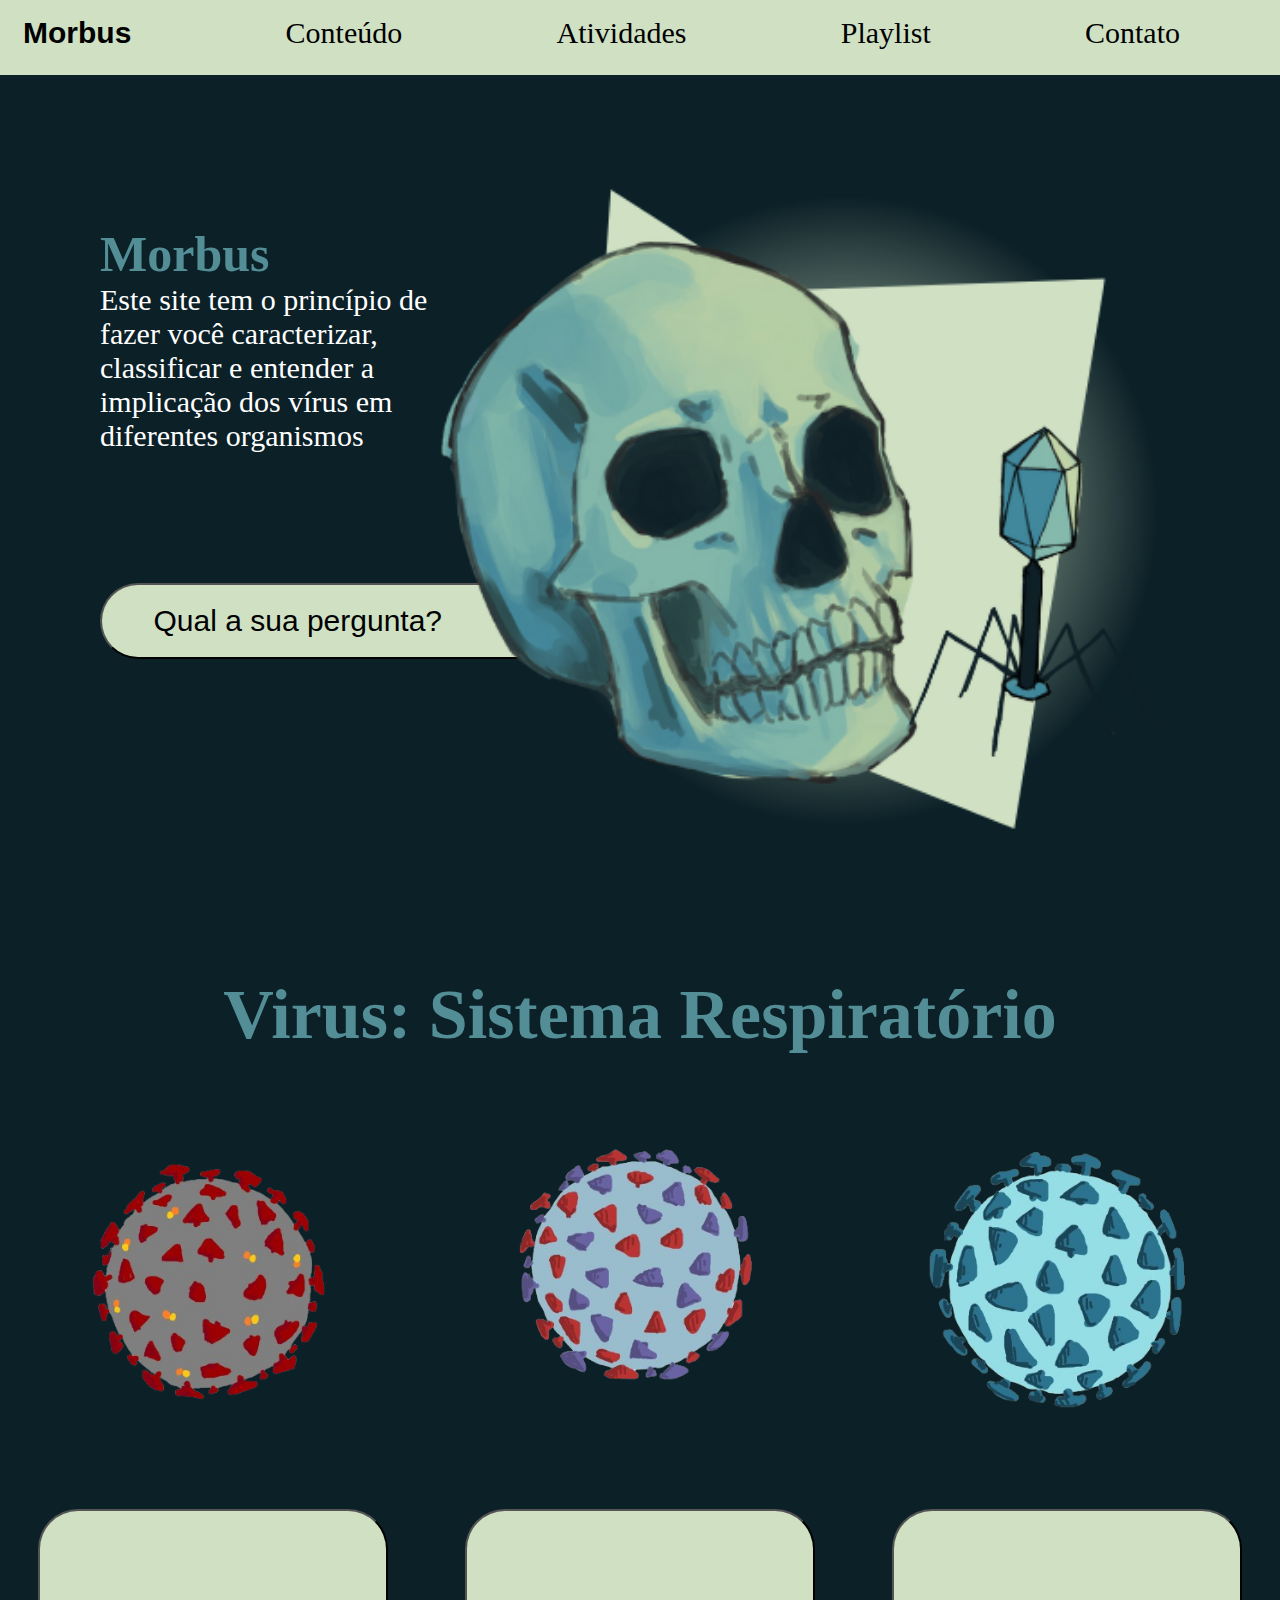
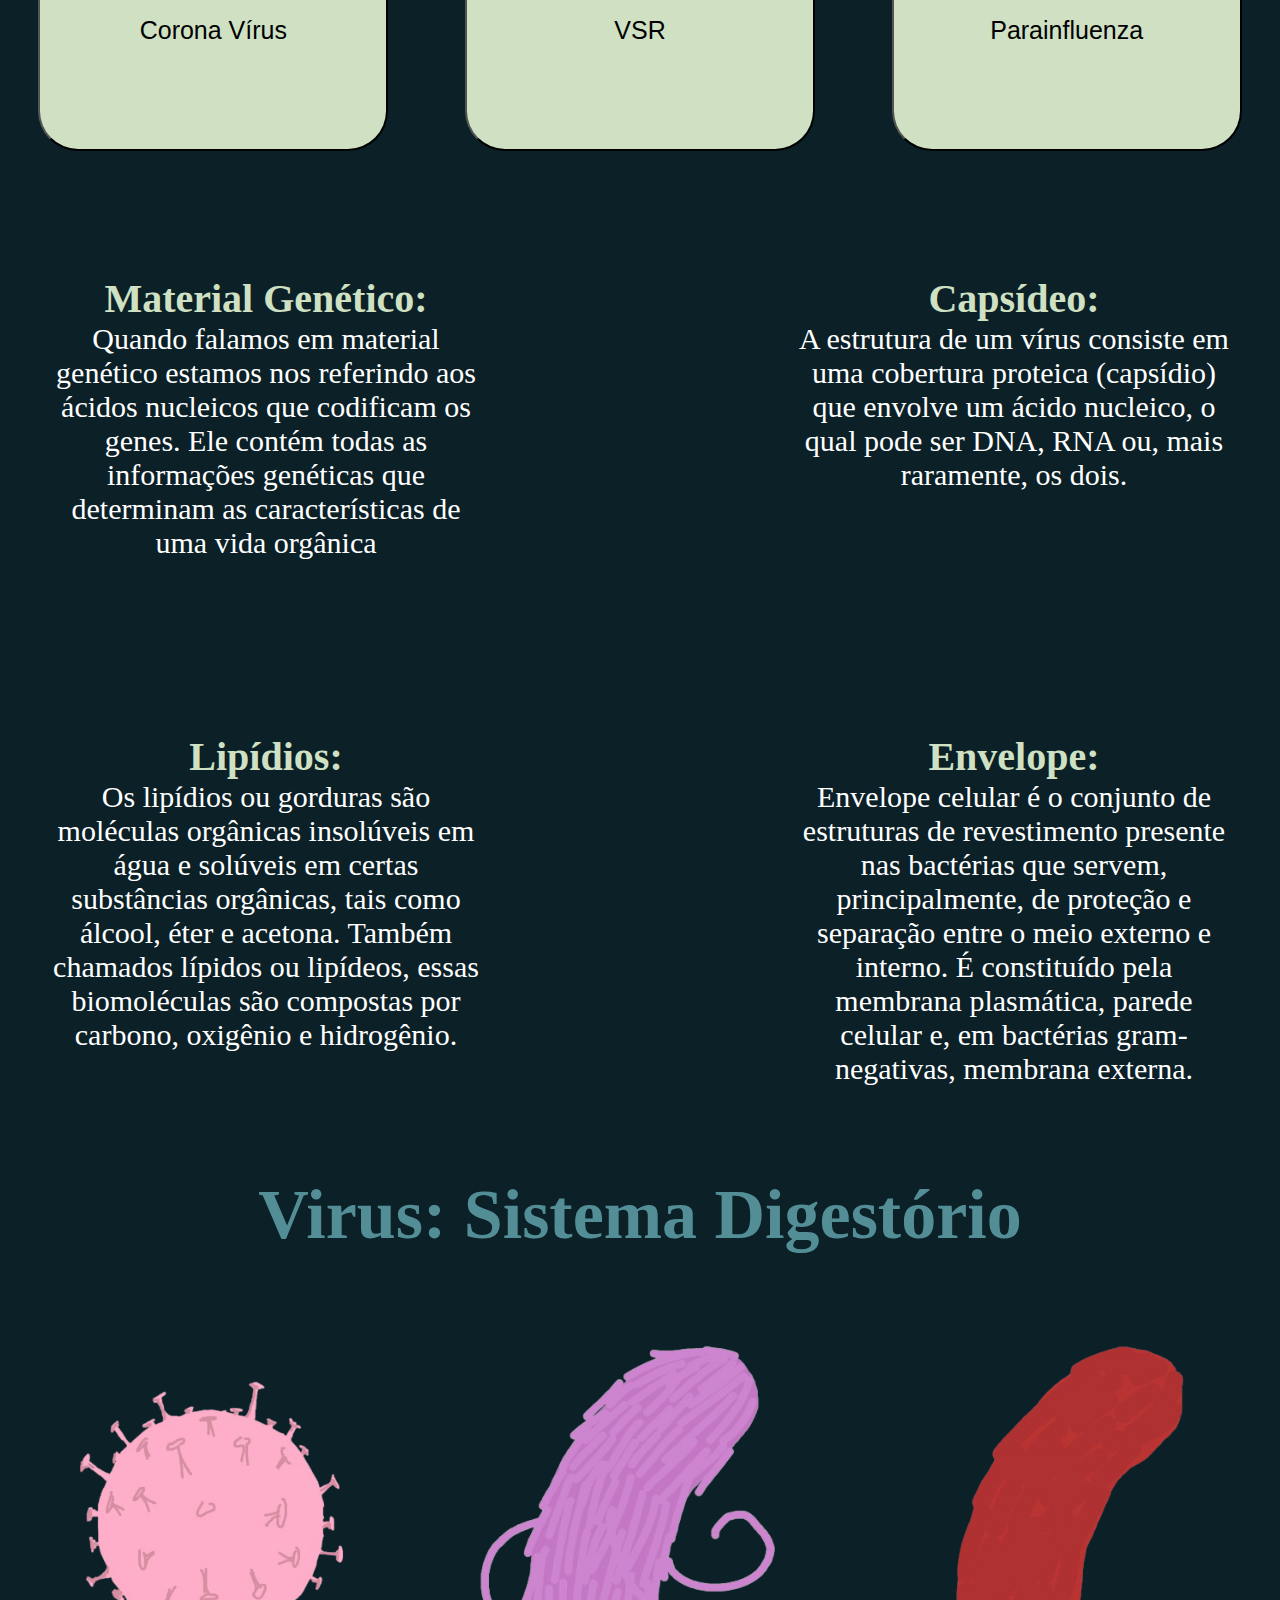
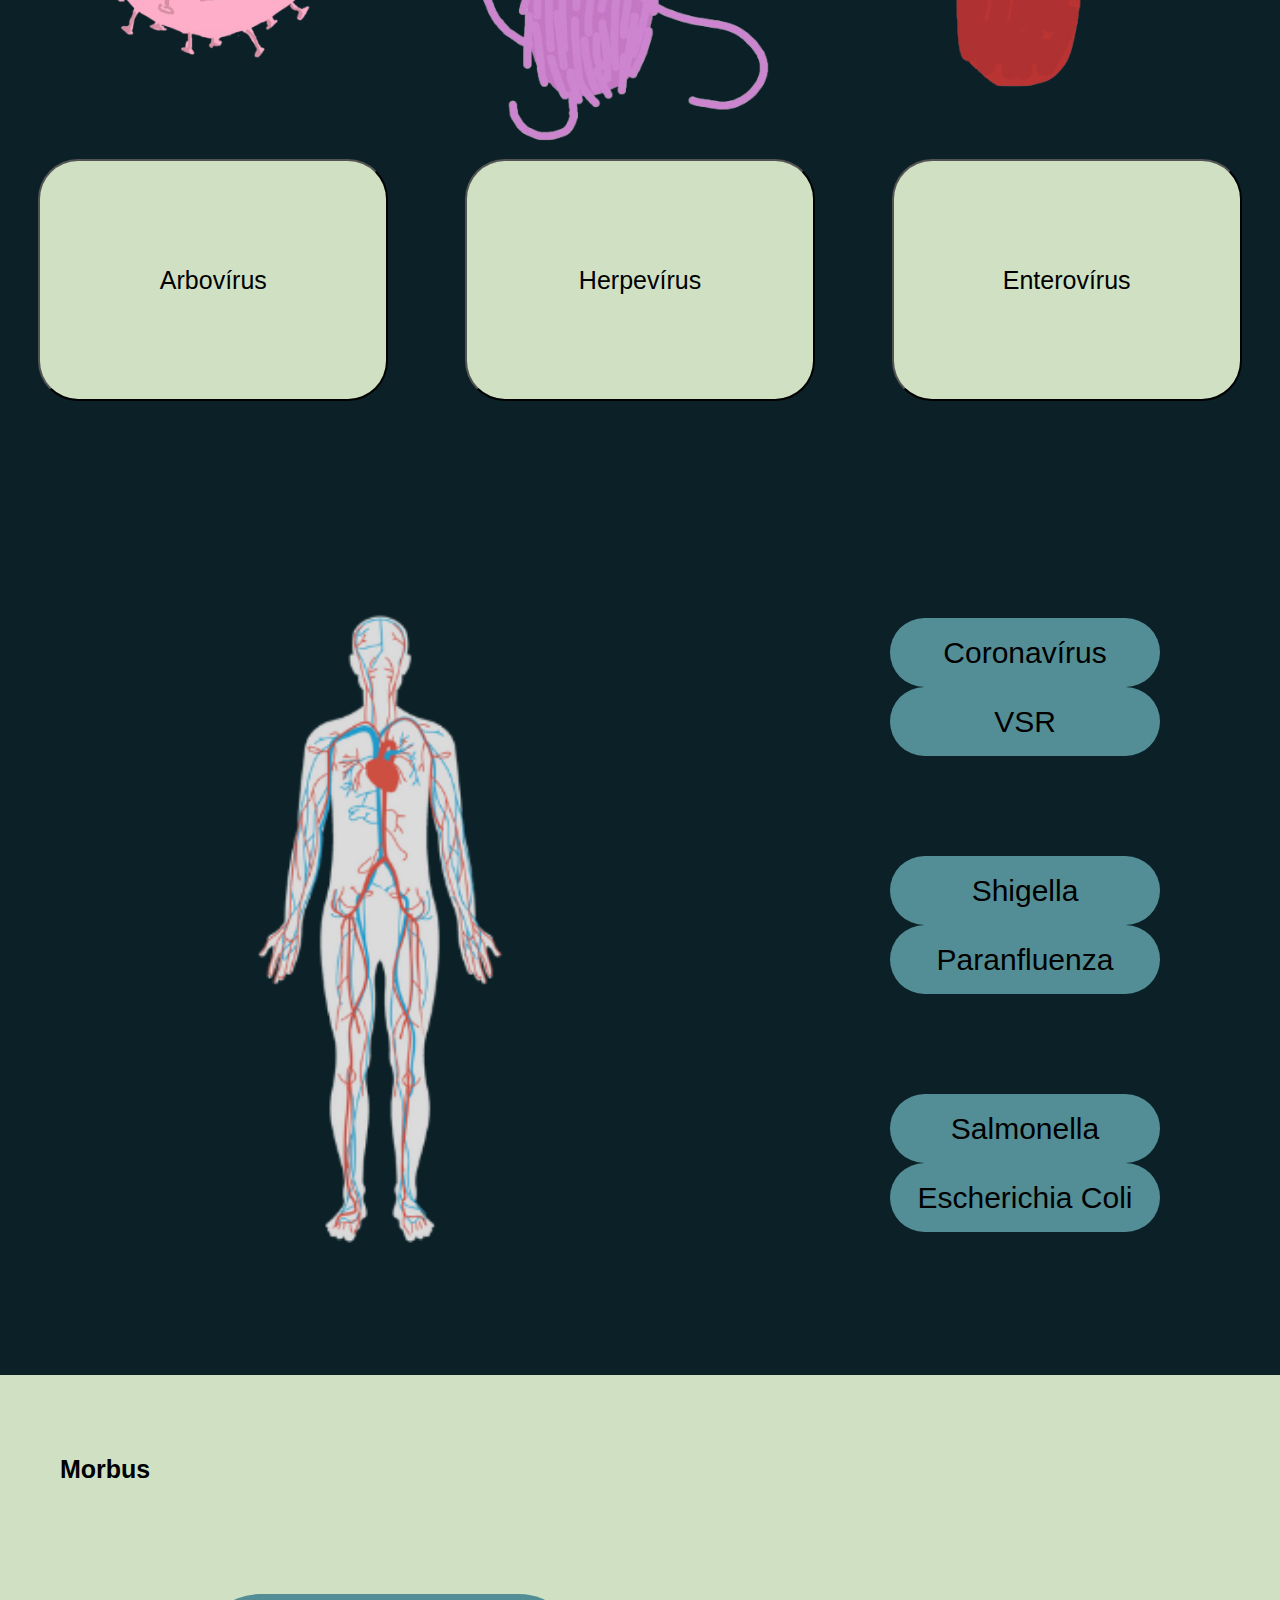
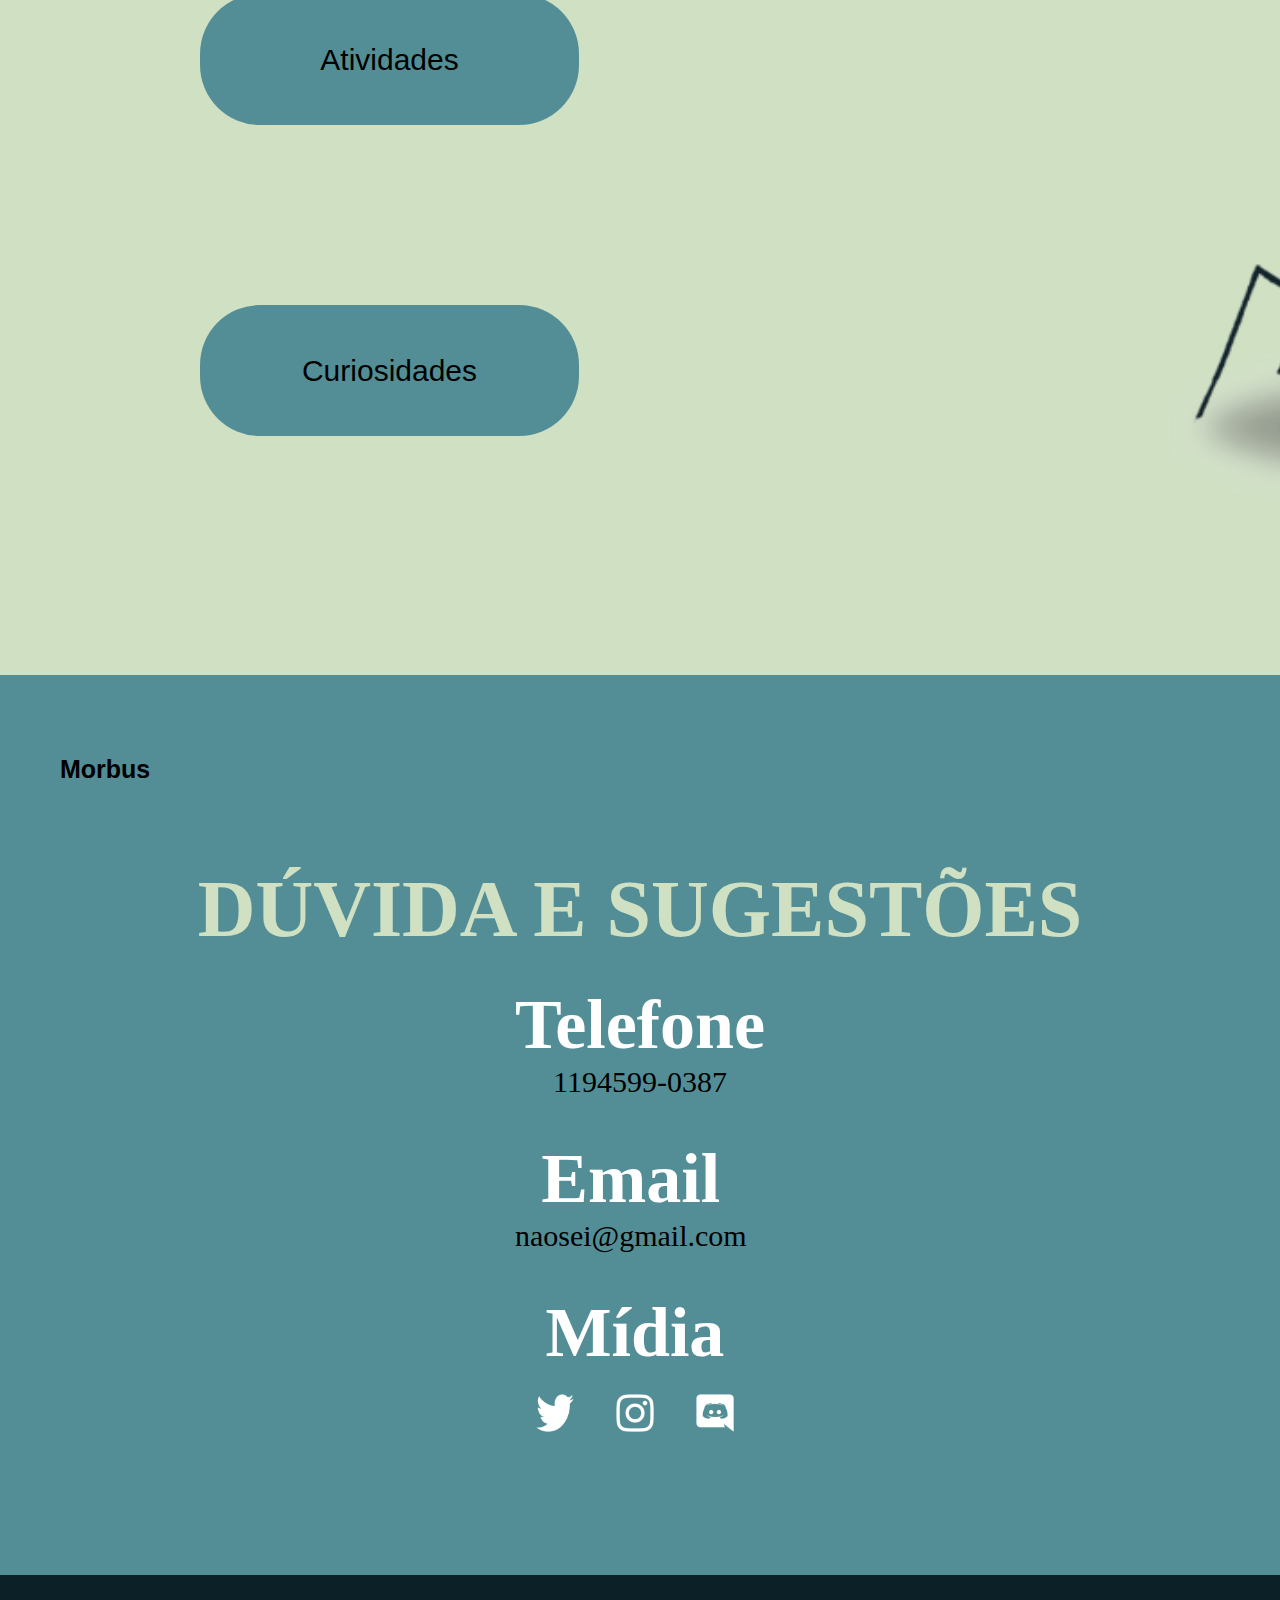
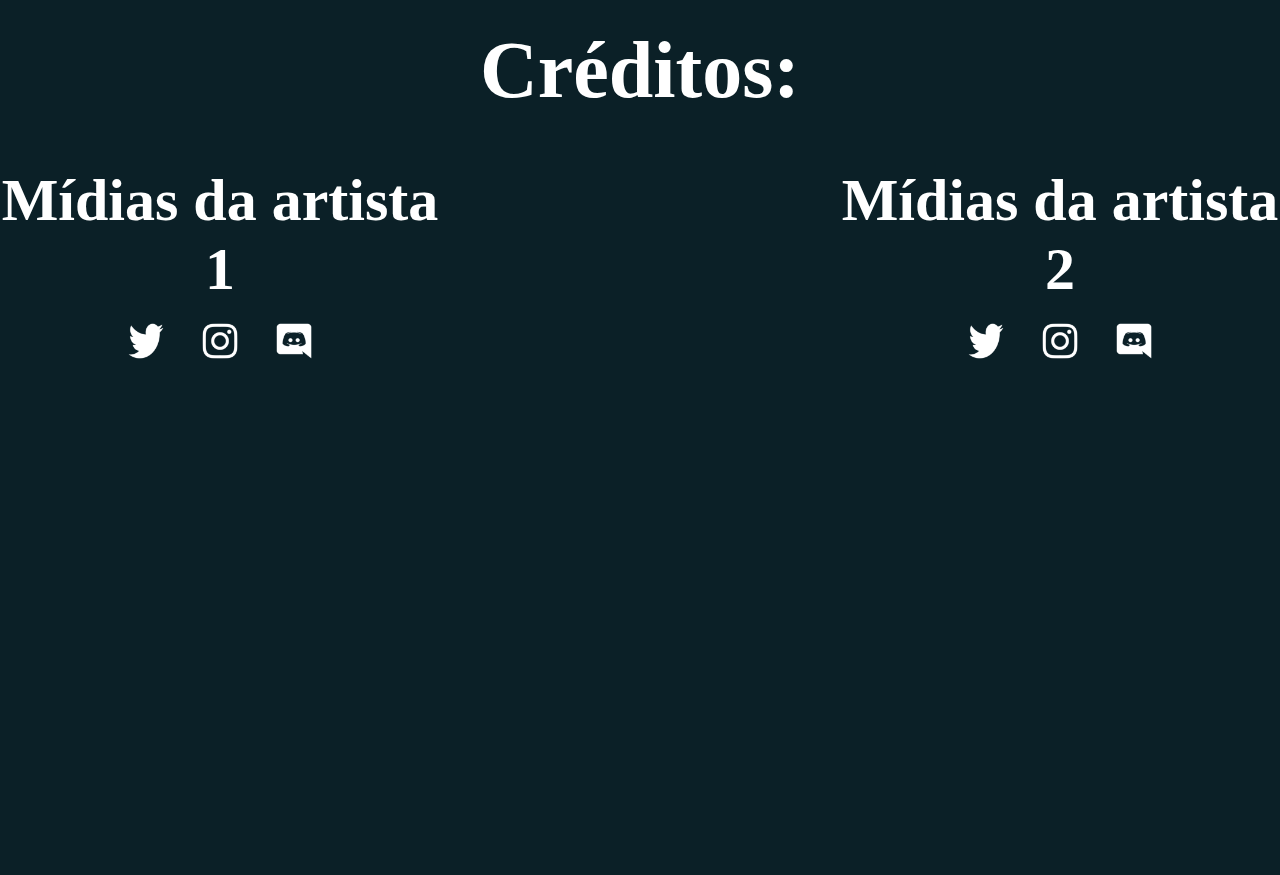
==== principal/index.html @ 132a17b3 "juncao da pagina de do quiz" ====
<!DOCTYPE html>
<html lang="en">

<head>
  <meta charset="UTF-8" />
  <meta name="viewport" content="width=device-width, initial-scale=1.0" />
  <link rel="stylesheet" href="style.css" />
  <title>Morbus</title>
</head>

<body>
  <header>
    <nav class="nav-cabecalho">
      <div class="morbus"><a href="#">Morbus</a></div>
      <div class="conteudo"><a href="#">Conteúdo</a></div>
      <div class="atividades"><a href="#">Atividades</a></div>
      <div class="playlist"><a href="#">Playlist</a></div>
      <div class="contato"><a href="#">Contato</a></div>
    </nav>
  </header>
  <main>
    <section class="p1">
      <div class="geral">
        <div class="titulo-texto">
          <h1 class="titulo-morbus">Morbus</h1>
          <p>
            Este site tem o princípio de fazer você caracterizar, classificar
            e entender a implicação dos vírus em diferentes organismos
          </p>
        </div>
        <button class="botao-pergunta">
          <form action="pergunta usuario">
            <input type="text" placeholder="Qual a sua pergunta?" id="pergunta-usuario" />
          </form>
        </button>
        <img src="./imagens/caveirinha-certa.png" alt="caveira" />
      </div>

    </section>
    <section class="p2">
      <h1 class="respiratorio">Virus: Sistema Respiratório</h1>
      <div class="geral-2">
        <div class="corona">
          <img src="./imagens/covid.png" alt="" />
          <button class="botao-corona">
            <a href="#">Corona Vírus</a>
          </button>
        </div>
        <div class="vsr">
          <img src="./imagens/vsr.png" alt="" />
          <button class="botao-vsr">
            <a href="#">VSR</a>
          </button>
        </div>
        <div class="influenza">
          <img src="./imagens/parainfluenza.png" alt="" />
          <button class="botao-influenza">
            <a href="#">Parainfluenza</a>
          </button>
        </div>
      </div>
    </section>
    <section class="p3">
      <div class="geral-3">
        <div class="textos-cima">
          <div class="material">
            <h2>Material Genético:</h2>
            <p>
              Quando falamos em material genético estamos nos referindo aos
              ácidos nucleicos que codificam os genes. Ele contém todas as
              informações genéticas que determinam as características de uma
              vida orgânica
            </p>
          </div>
          <div class="capsideo">
            <h2>Capsídeo:</h2>
            <p>
              A estrutura de um vírus consiste em uma cobertura proteica
              (capsídio) que envolve um ácido nucleico, o qual pode ser DNA,
              RNA ou, mais raramente, os dois.
            </p>
          </div>
        </div>
        <img src="" alt="" />
        <div class="textos-baixo">
          <div class="lipidio">
            <h2>Lipídios:</h2>
            <p>
              Os lipídios ou gorduras são moléculas orgânicas insolúveis em
              água e solúveis em certas substâncias orgânicas, tais como
              álcool, éter e acetona. Também chamados lípidos ou lipídeos,
              essas biomoléculas são compostas por carbono, oxigênio e
              hidrogênio.
            </p>
          </div>
          <div class="envelope">
            <h2>Envelope:</h2>
            <p>
              Envelope celular é o conjunto de estruturas de revestimento
              presente nas bactérias que servem, principalmente, de proteção e
              separação entre o meio externo e interno. É constituído pela
              membrana plasmática, parede celular e, em bactérias
              gram-negativas, membrana externa.
            </p>
          </div>
        </div>
      </div>
    </section>
    <section class="p4">
      <h1 class="digestorio">Virus: Sistema Digestório</h1>
      <div class="geral-4">
        <div class="arbovirus">
          <img src="./imagens/herpe.png" alt="" />
          <button class="botao-arbovirus">
            <a href="#">Arbovírus</a>
          </button>
        </div>
        <div class="herpevirus">
          <img src="./imagens/arbo.png" alt="" />
          <button class="botao-herpevirus">
            <a href="#">Herpevírus</a>
          </button>
        </div>
        <div class="enterovirus">
          <img src="./imagens/entero.png" alt="" />
          <button class="botao-enterovirus">
            <a href="#">Enterovírus</a>
          </button>
        </div>
      </div>
    </section>
    <section class="p5">
      <img src="./imagens/corpo.png" alt="" />
      <div class="geral-5">
        
        <div class="cv">
          <button>Coronavírus</button>
          <button>VSR</button>
        </div>
        <div class="sp">
          <button>Shigella</button>
          <button>Paranfluenza</button>
        </div>
        <div class="se">
          <button>Salmonella</button>
          <button>Escherichia Coli</button>
        </div>

      </div>
    </section>
    <section class="p6">
      <div class="geral-6">
        <div class="morbus-p6"><a href="#">Morbus</a></div>
        <div class="botao-atividade">
          <button>Atividades</button>
        </div>
        <div class="botao-curiosidade">
          <a href="./quiz/quiz.html"><button>Curiosidades</button></a>
        </div>
      </div>
      <div class="perninha"><img src="./imagens/perninha.png" alt="" /></div>
    </section>
    <section class="p7">
      <div class="geral-7">
        <div class="morbus-p7"> <a href="#">Morbus</a> </div>
        <h2>Dúvida e sugestões</h2>
        <div class="centro">
          <div class="telefone">
            <h3>Telefone</h3>
            <p>1194599-0387</p>
          </div>
          <div>
            <h3 class="email"> Email</h3>
            <p>naosei@gmail.com</p>
          </div>
          <div class="midias">
            <h3 class="">
              Mídia
            </h3>
            <div class="imgs">
              <a href=""><img src="./imagens/tt.png" alt=""></a>
              <a href=""><img src="./imagens/insta.png" alt=""></a>
              <a href=""><img src="./imagens/disc.png" alt=""></a>
            </div>
          </div>
        </div>
      </div>
    </section>
    <section class="p8">
      <h1>Créditos:</h1>
      <div class="geral-8">
        <div class="artista-1">
          <h2>Mídias da artista 1</h2>
          <div class="midiascredito">
            <a href=""><img src="./imagens/tt.png" alt=""></a>
            <a href=""><img src="./imagens/insta.png" alt=""></a>
            <a href=""><img src="./imagens/disc.png" alt=""></a>
          </div>
        </div>
        <div class="artista-2">
          <h2>Mídias da artista 2</h2>
          <div class="midiascredito">
            <a href=""><img src="./imagens/tt.png" alt=""></a>
            <a href=""><img src="./imagens/insta.png" alt=""></a>
            <a href=""><img src="imagens/disc.png" alt=""></a>
          </div>
        </div>
      </div>
    </section>
  </main>
</body>

</html>
---- principal/style.css ----
*{
    padding: 0;
    margin: 0;
    box-sizing: border-box;
}

header{
    background-color:#CFE0C3;    
    height: 75px;
}

main{
    background-color: #0B2027;
}

a{
    text-decoration: none;
    color: black;
    font-size: 25px;
}

.nav-cabecalho{
    display: flex;
    justify-content: space-between;
    width: 100%;
    gap: 30px 100px;
    padding: 16px 100px 16px 23px;
}

.nav-cabecalho a{
    font-size: 30px;
}

.morbus{
    font-family: 'Gill Sans', 'Gill Sans MT', Calibri, 'Trebuchet MS', sans-serif;
    font-weight: 800;
}

.titulo-texto{
    padding: 150px 0px 40px 100px;
}


.p1{
    display: flex;
    height: 100svh;
    
}

.geral img{
    display: flex;
    width: 900px;
    height: 900px;
    position: absolute;
    right: 90px;
    top: 150px;
}

.titulo-morbus{
    font-size: 50px;
    color: #538E96;
}

.p1 p{
    color: #fff;
    width: 360px;
    height: 210px;
    font-size: 30px;
}


.botao-pergunta{
    background-color: #CFE0C3;
    border-radius: 40px;
    width: 507px;
    height: 76px;
    margin-left: 100px;
    margin-top: 50px;
}

.botao-pergunta input{
    background-color: #CFE0C3;
    width: 400px;
    height:60px ;
    font-size:30px ;
    border: none;
}

#pergunta-usuario::placeholder{
    font-size: 30px;
    color: black;
}


.p2,
.p3,
.p4{
    height: 100svh;
}

.respiratorio,
.digestorio{
    color: #538E96;
    text-align: center;
    font-size: 70px;
}

.geral-2{
    display: flex;
    justify-content: center;
    align-items: center;
    text-align: center;
}

.geral-2 img,
.geral-4 img{
    margin-left: -10px;
    height: 450px;
    width: 400px;
}


.geral-2 button{
    background-color: #CFE0C3;
    width: 350px;
    height: 242px;
    border-radius: 40px;
}

.geral-3 h2{
    color: #CFE0C3;
    font-size: 40px;
    text-align: center;
}

.geral-3 p{
    color: #fff;
    font-size: 30px;
    text-align: center;
}

.textos-cima,
.textos-baixo{
    display: flex;
    justify-content: space-between;
    margin: 0px 50px;
}

.material,
.capsideo,
.lipidio,
.envelope{
    width: 432px;
    height: 440px;
}

.geral-4{
    display: flex;
    justify-content: center;
    align-items: center;
    text-align: center;
}

.geral-4 button{
    background-color: #CFE0C3;
    width: 350px;
    height: 242px;
    border-radius: 40px;
}

.p4 > h1 {
    margin-bottom: 50px;
}


.p5 {
    display: flex;
    justify-content: flex-end;
    padding-right: 70px;
    align-items: center;
    height: 100svh;
}

.p5 img{
    display: flex;
    justify-content: flex-start;
    height: 950px;
    width: fit-content;

}

.p5 button{
    background-color: #538E96;
    color: black;
    border: none;
    border-radius: 60px;
    width: 270px;
    height: 69px;
    font-size: 30px;

}

.cv,
.sp,
.se{
    padding: 50px 40px;
}

.cv button,
.sp button,
.se button {
    margin-right: 10px;
}

.p6{
    background-color: #CFE0C3;
    height: 100svh;
    display: flex;
}

.p6 button{
    background-color: #538E96;
    color: black;
    border: none;
    border-radius: 60px;
    width: 379px;
    height: 131px;
    font-size: 30px;  
}

.botao-atividade,
.botao-curiosidade{
    flex-direction: column;
    margin: 30px 350px 180px 200px;
    justify-content: center;
    align-items: center;
}


.perninha{
    display: flex;
}

.morbus-p6{
    padding:  80px 60px;
    font-family: 'Gill Sans', 'Gill Sans MT', Calibri, 'Trebuchet MS', sans-serif;
    font-weight: 800;
}

.p7{
    background-color: #538E96;
    height: 100svh;
}

.morbus-p7{
    padding:  80px 60px;
    font-family: 'Gill Sans', 'Gill Sans MT', Calibri, 'Trebuchet MS', sans-serif;
    font-weight: 800;
}

.geral-7 h2{
    color: #CFE0C3;
    font-size: 80px;
    display: flex;
    justify-content: center;
}

.geral-7 h3{
    display: flex;
    justify-content: center;
    color: #fff;
    font-size: 70px;
}

.geral-7 p{
    display: flex;
    justify-content: center;
    text-align: right;
    font-size: 50px;
}

.geral-7 img{
    display: flex;
    justify-content: center;
}

.p8{
    color: #fff;
    height: 100svh;
}

.p8 h1{
    display: flex;
    justify-content: center;
    font-size: 80px;
    padding-top: 50px;
}

.geral-8{
    display: flex;
    justify-content: center;
    text-align: center;
    font-size: 40px;
    gap: 400px;
    margin-top: 50px;
}

.artista-1 a,
.artista-2 a{
    display: flex;
    justify-content: center;
    align-items: center;
}

.geral-8 img{
    height: 74px;
    width: 74px;
}

.telefone {
    margin-top: 20px;
}


.geral-7 h2 {
    text-transform: uppercase;
}

.geral-7 .centro {
    padding-top: 10px;
    margin-inline: auto;
}

.centro {
    display: flex;
    flex-direction: column;
    justify-content:left;
    align-items:flex-start;
    width: fit-content;
    gap: 40px;
}

.centro h3 {
    font-size: 70px;
}

.centro p{
    font-size: 30px;
}

.midias {
    display: flex;
    flex-direction: column;
}
.midias a img {
    width: 80px;
    height: 80px;
}

.imgs {
    cursor: pointer;
    display: flex;
}

.midiascredito {
    display: flex;
    width: fit-content;
    margin-inline: auto;
}
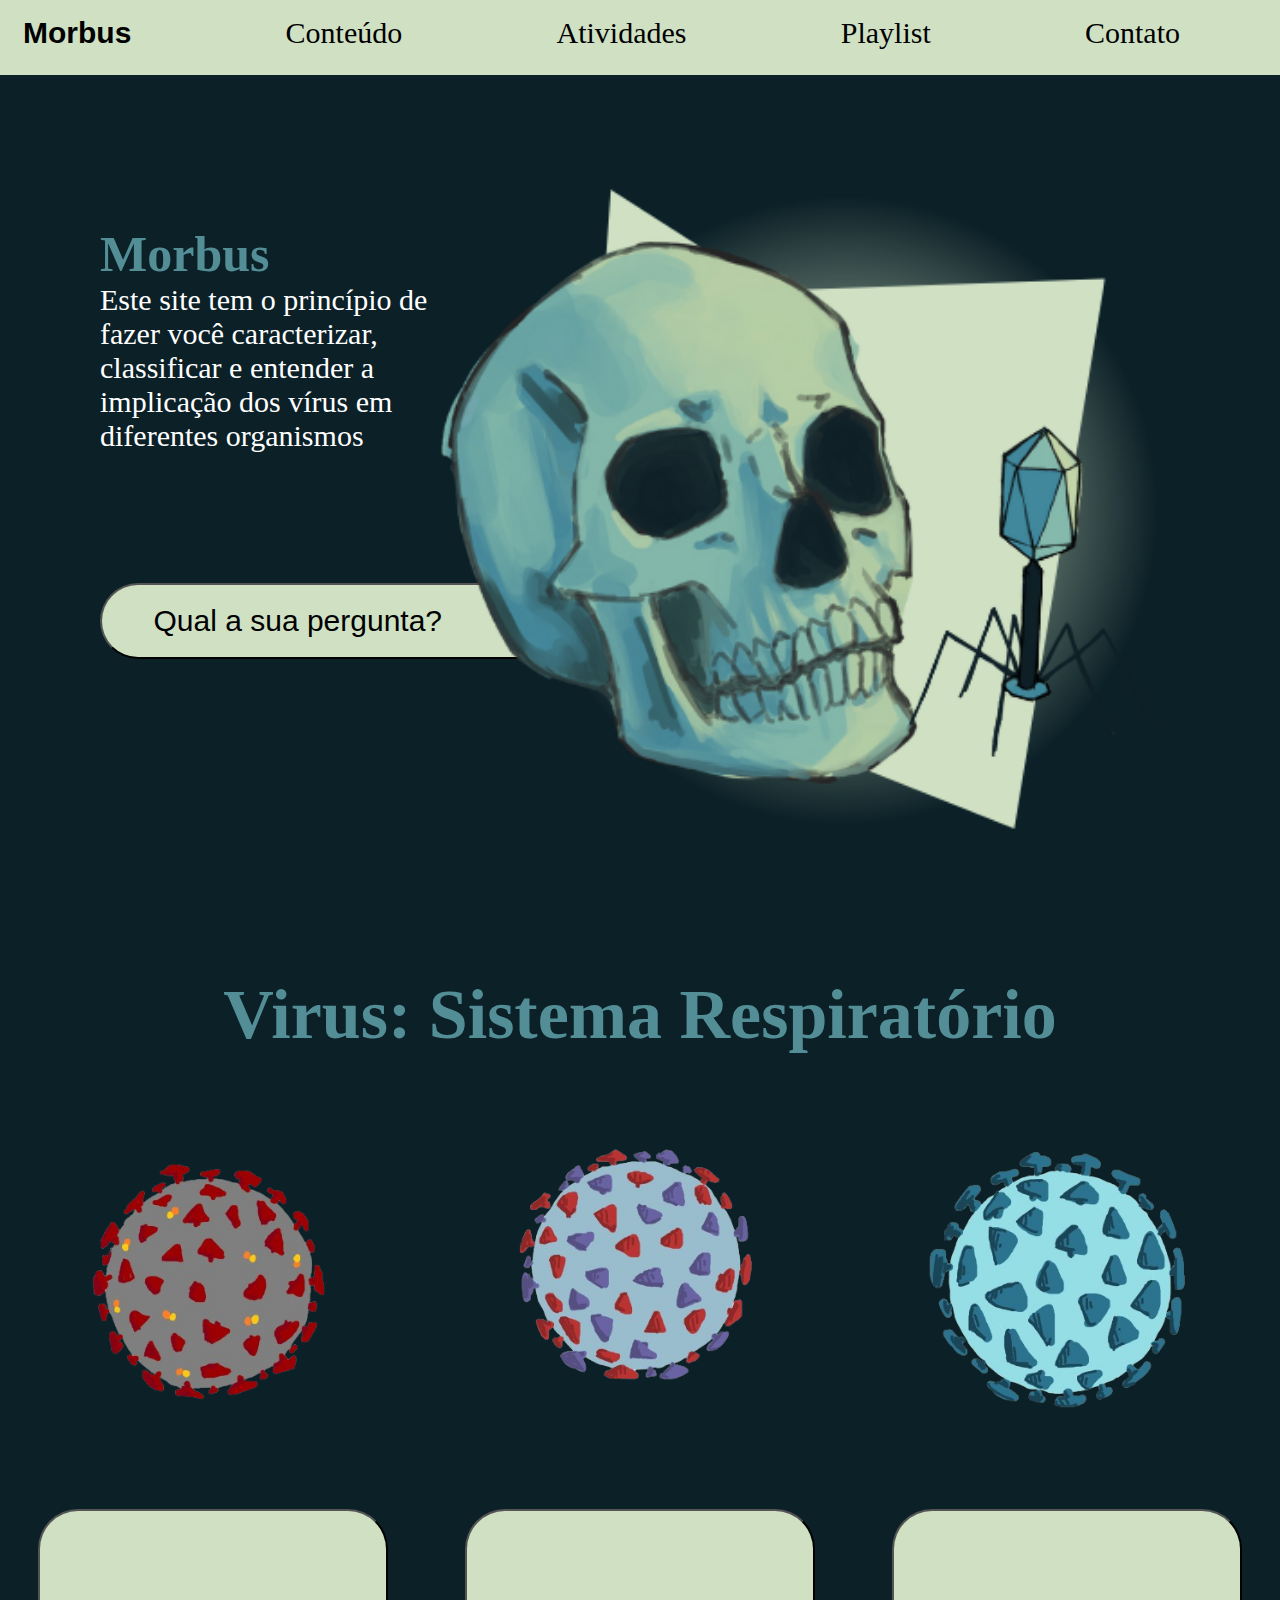
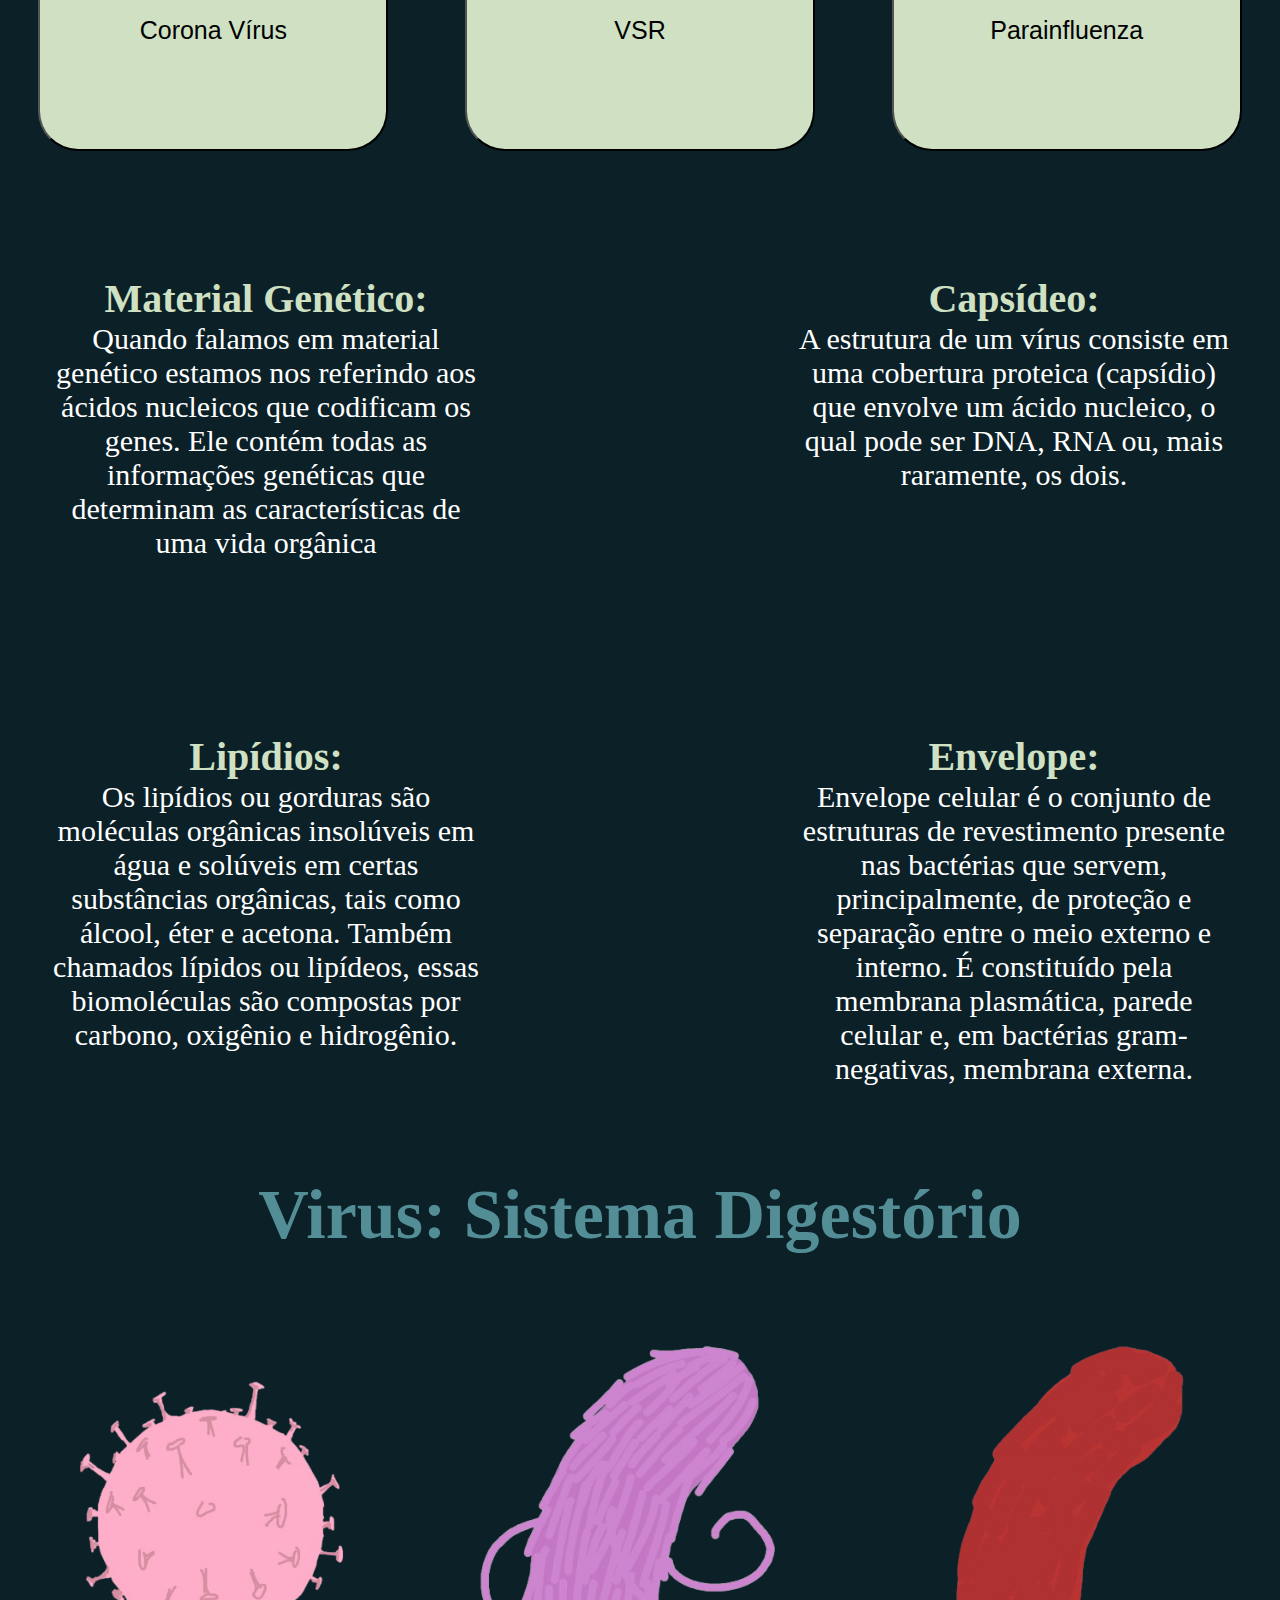
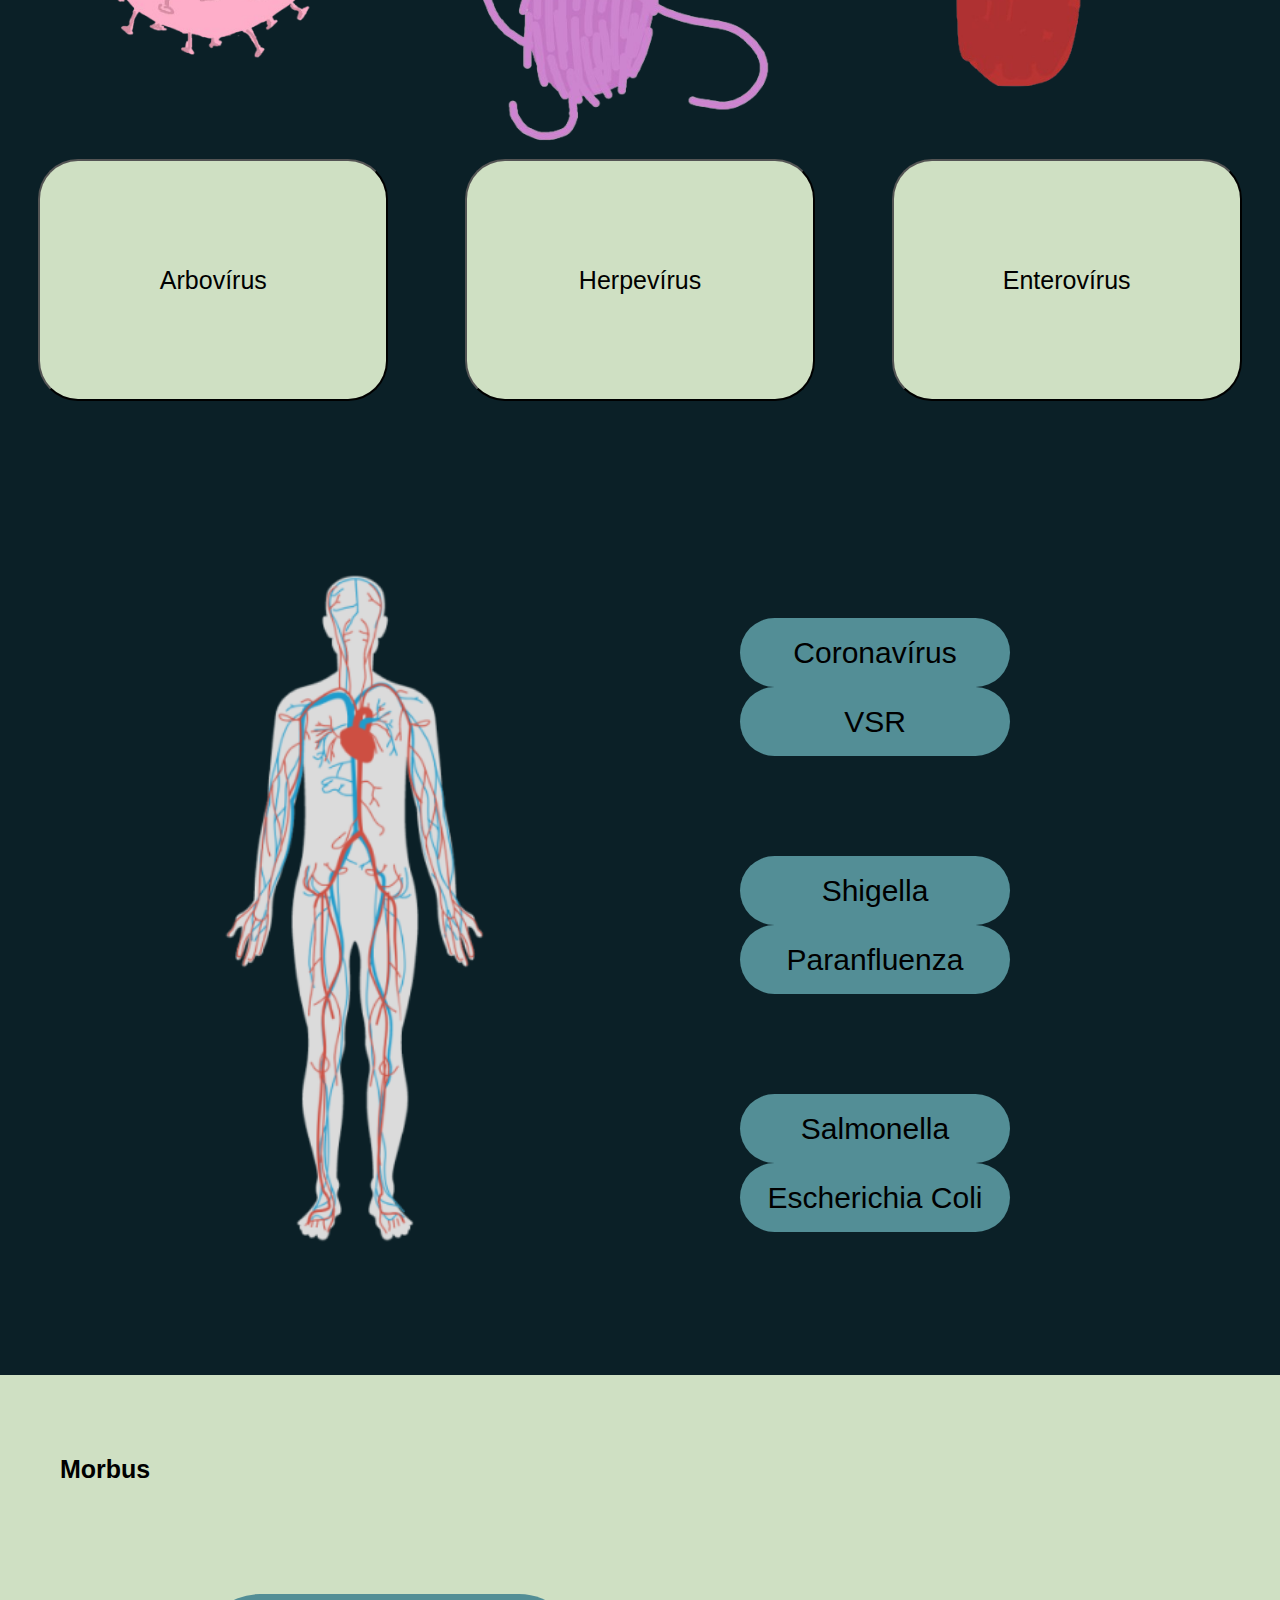
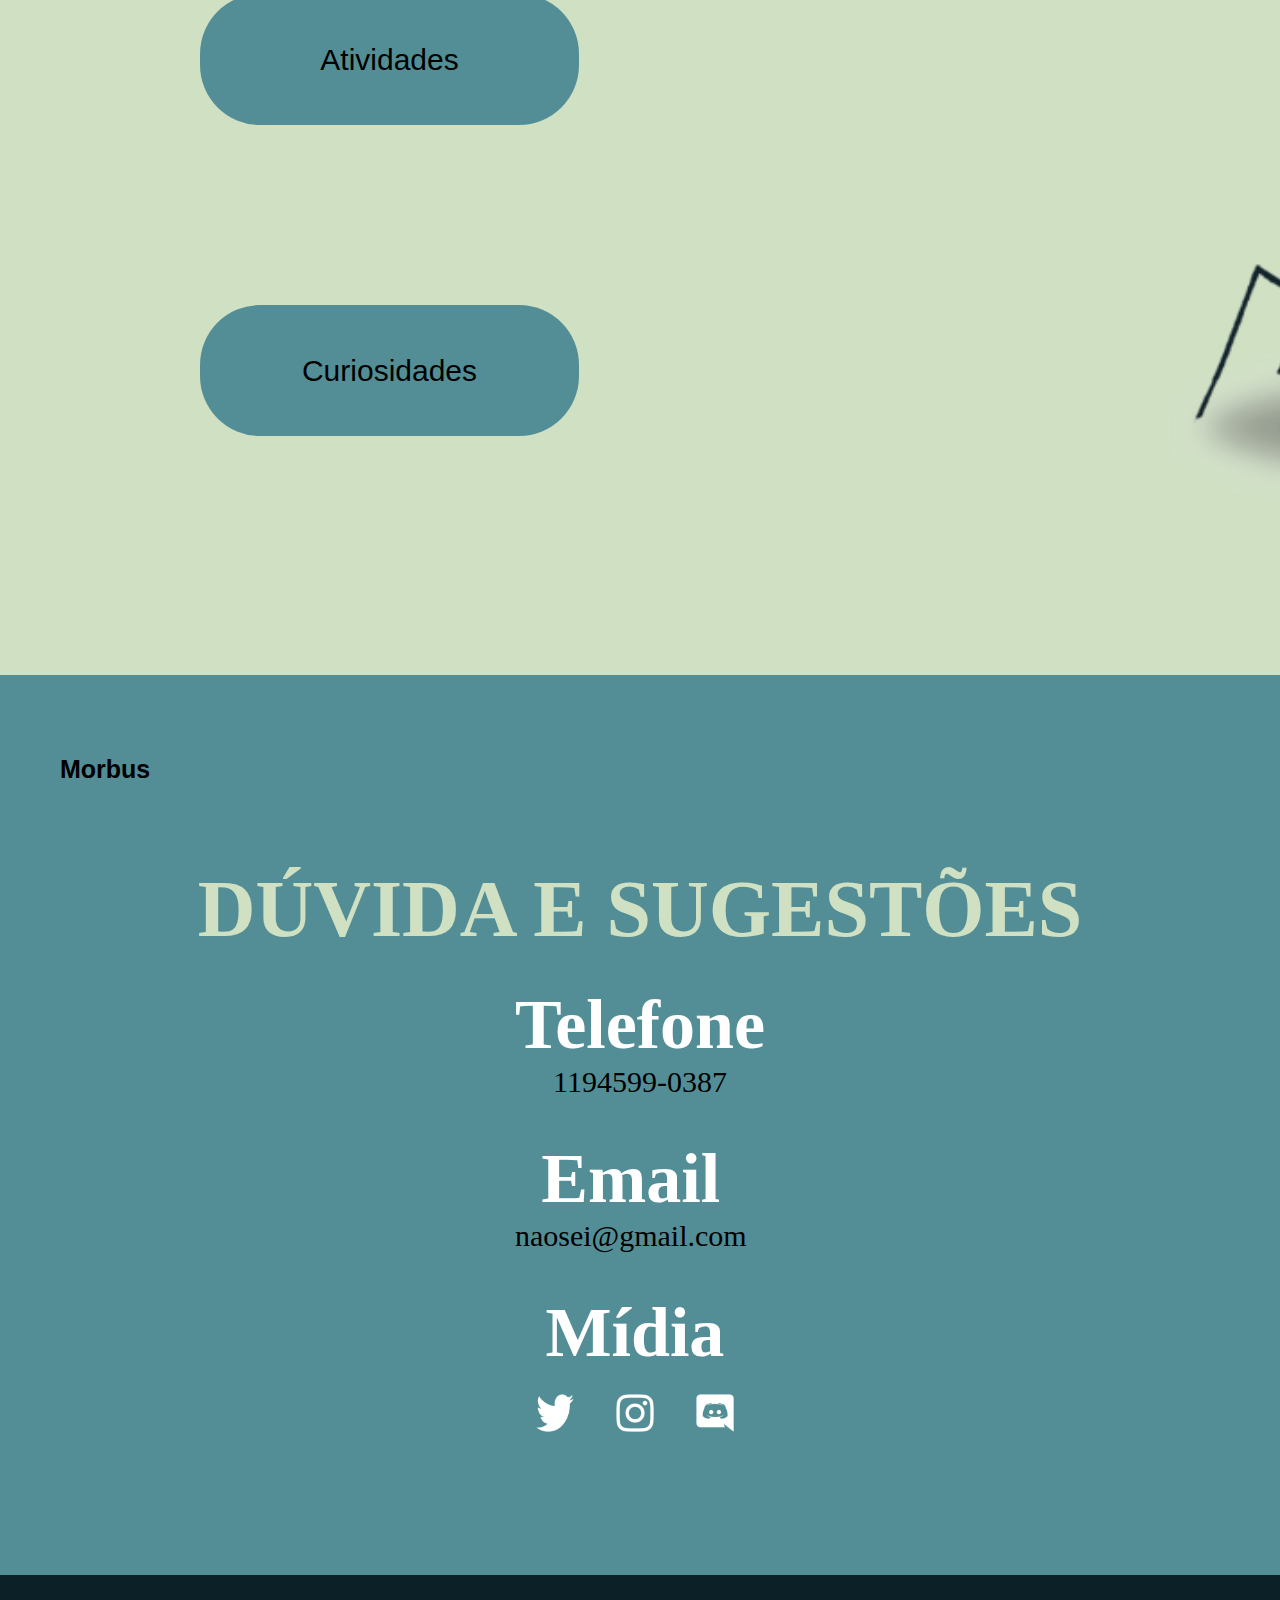
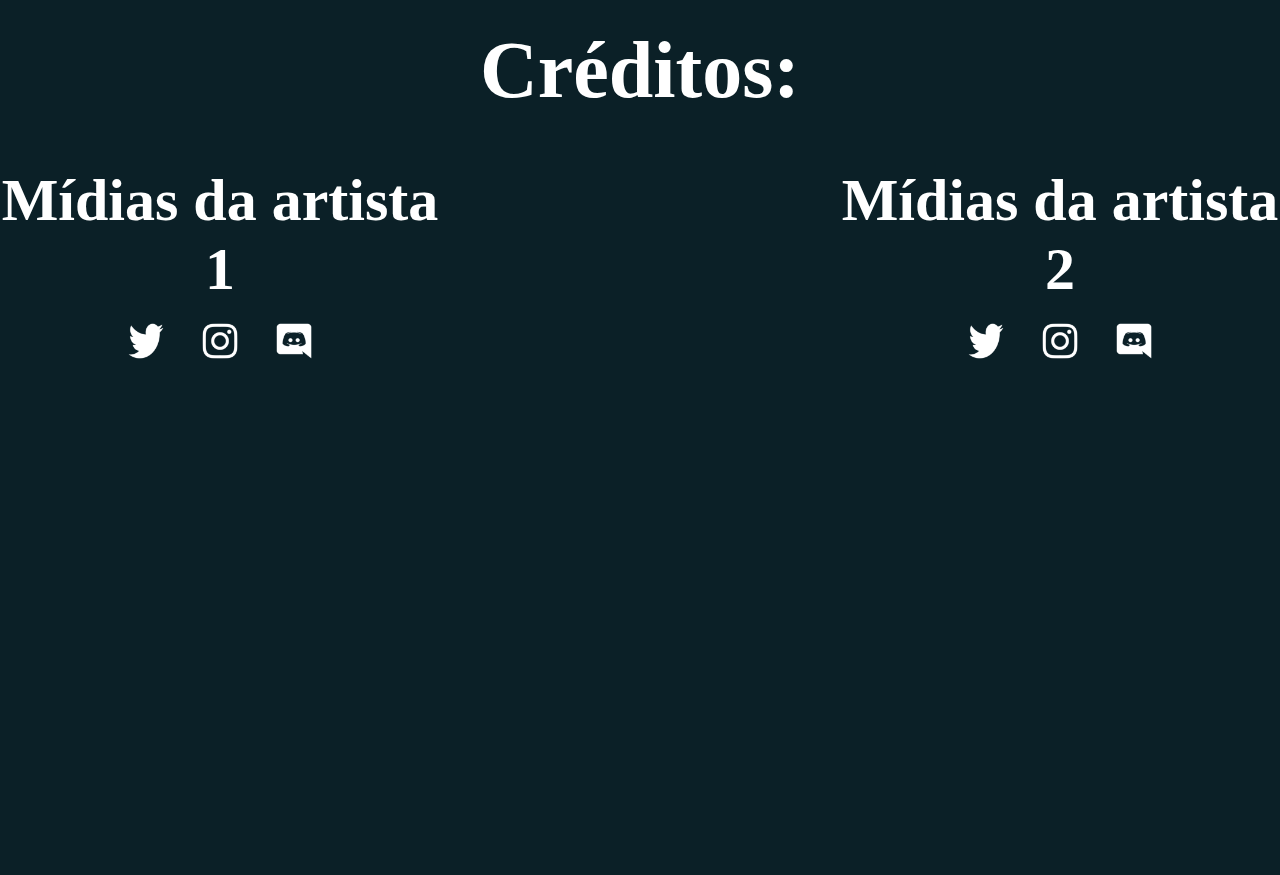
==== commit b8ac436d: "imagem ajustada. pagina principal so falta os links" ====
--- a/principal/index.html
+++ b/principal/index.html
@@ -13,7 +13,7 @@
     <nav class="nav-cabecalho">
       <div class="morbus"><a href="#">Morbus</a></div>
       <div class="conteudo"><a href="#">Conteúdo</a></div>
-      <div class="atividades"><a href="#">Atividades</a></div>
+      <div class="atividades"><a href="./quiz/quiz.html">Atividades</a></div>
       <div class="playlist"><a href="#">Playlist</a></div>
       <div class="contato"><a href="#">Contato</a></div>
     </nav>
@@ -130,7 +130,7 @@
       </div>
     </section>
     <section class="p5">
-      <img src="./imagens/corpo.png" alt="" />
+      <img src="./imagens/corpinho.png" alt="" />
       <div class="geral-5">
         
         <div class="cv">
--- a/principal/style.css
+++ b/principal/style.css
@@ -175,8 +175,7 @@
 
 .p5 {
     display: flex;
-    justify-content: flex-end;
-    padding-right: 70px;
+    justify-content: space-around;
     align-items: center;
     height: 100svh;
 }
@@ -184,9 +183,15 @@
 .p5 img{
     display: flex;
     justify-content: flex-start;
-    height: 950px;
-    width: fit-content;
-
+    height: 700px;
+}
+
+.p5 .geral-5 {
+    display: flex;
+    justify-content: center;
+    flex-direction: column;
+    align-items: center;
+    height: 100svh;
 }
 
 .p5 button{
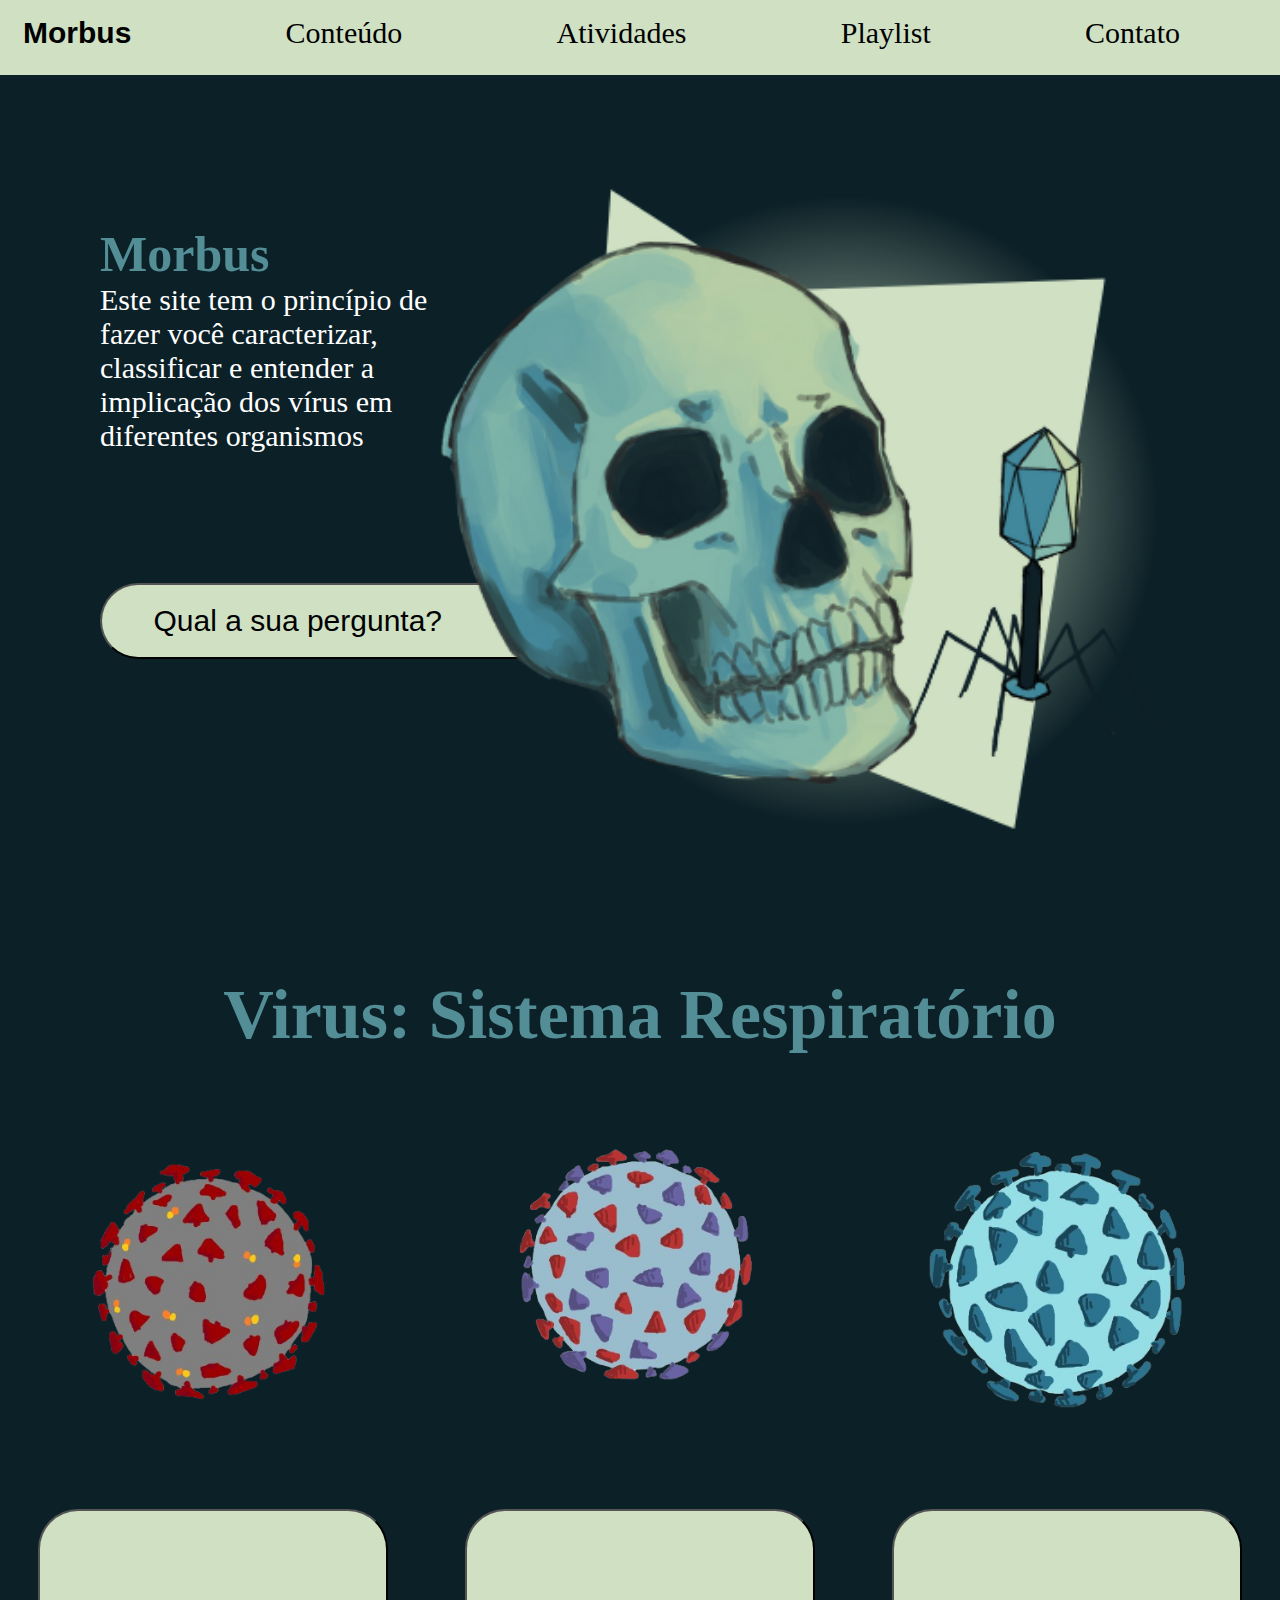
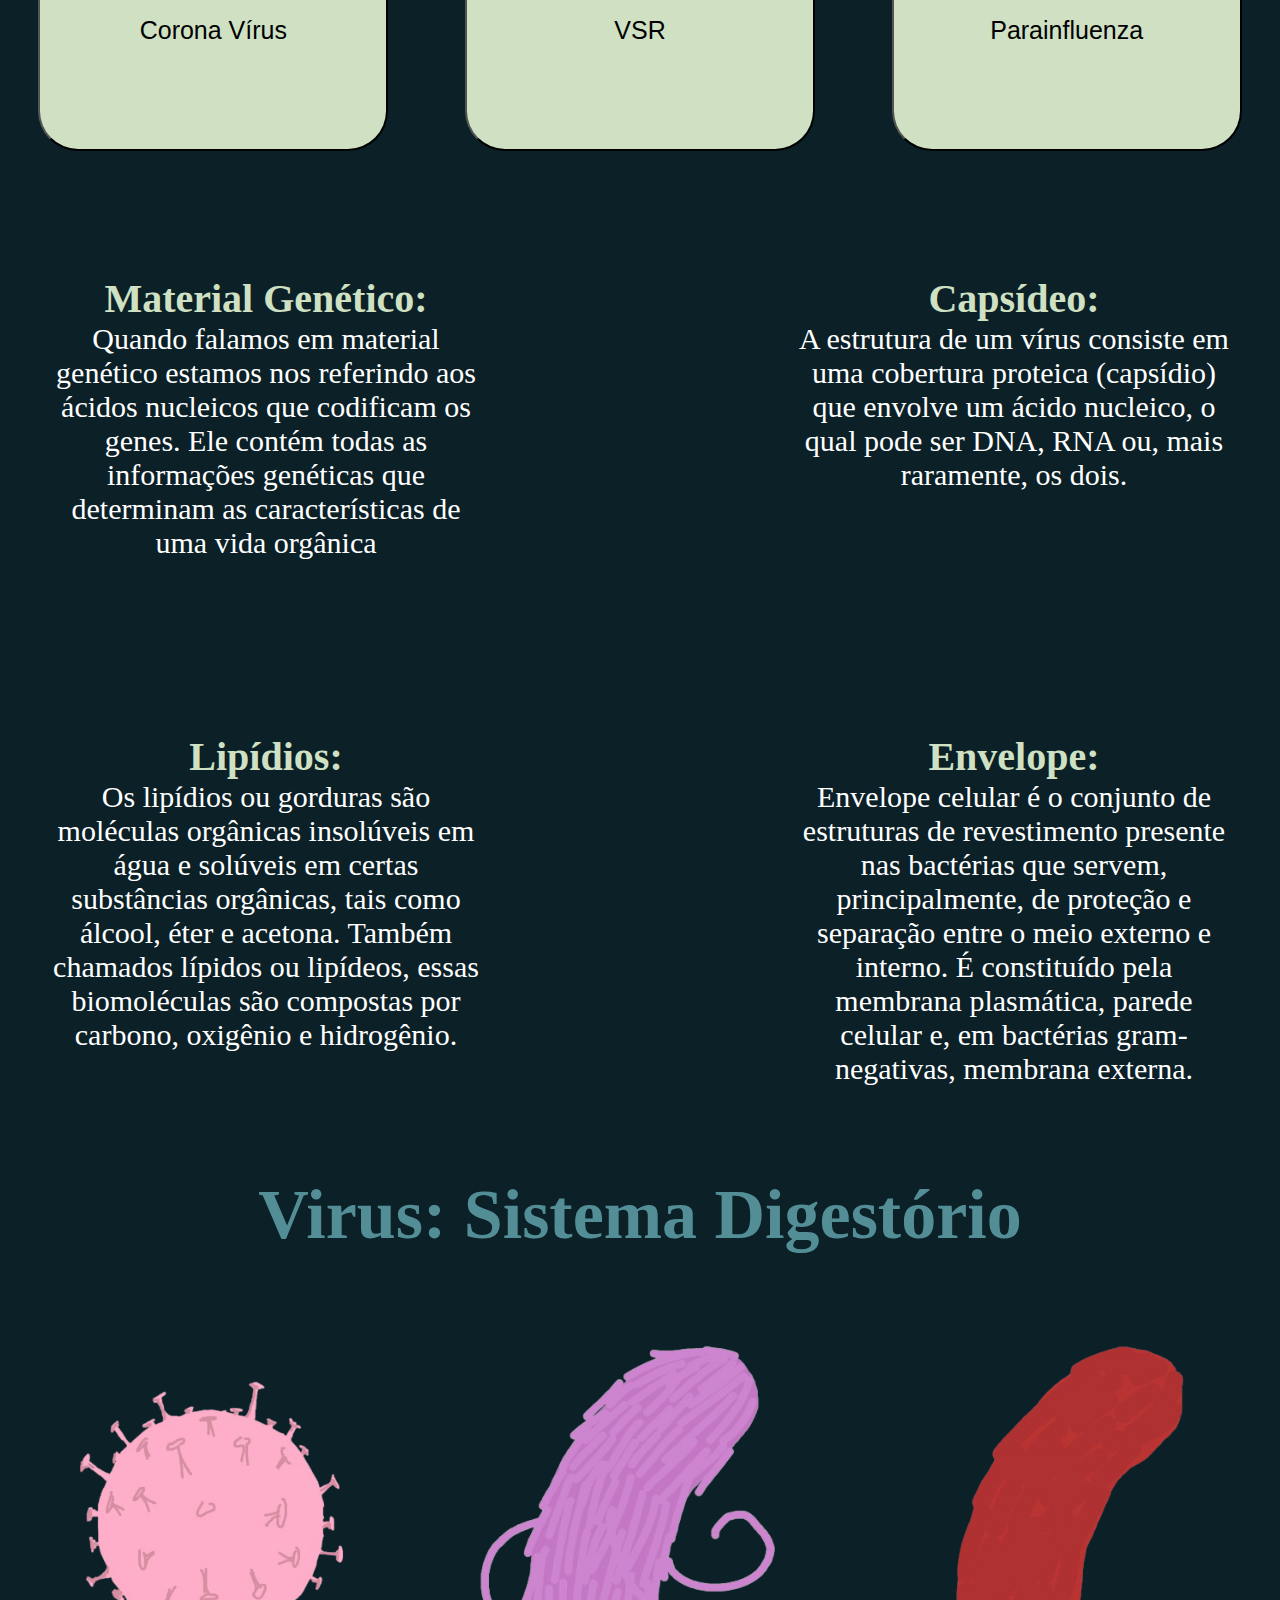
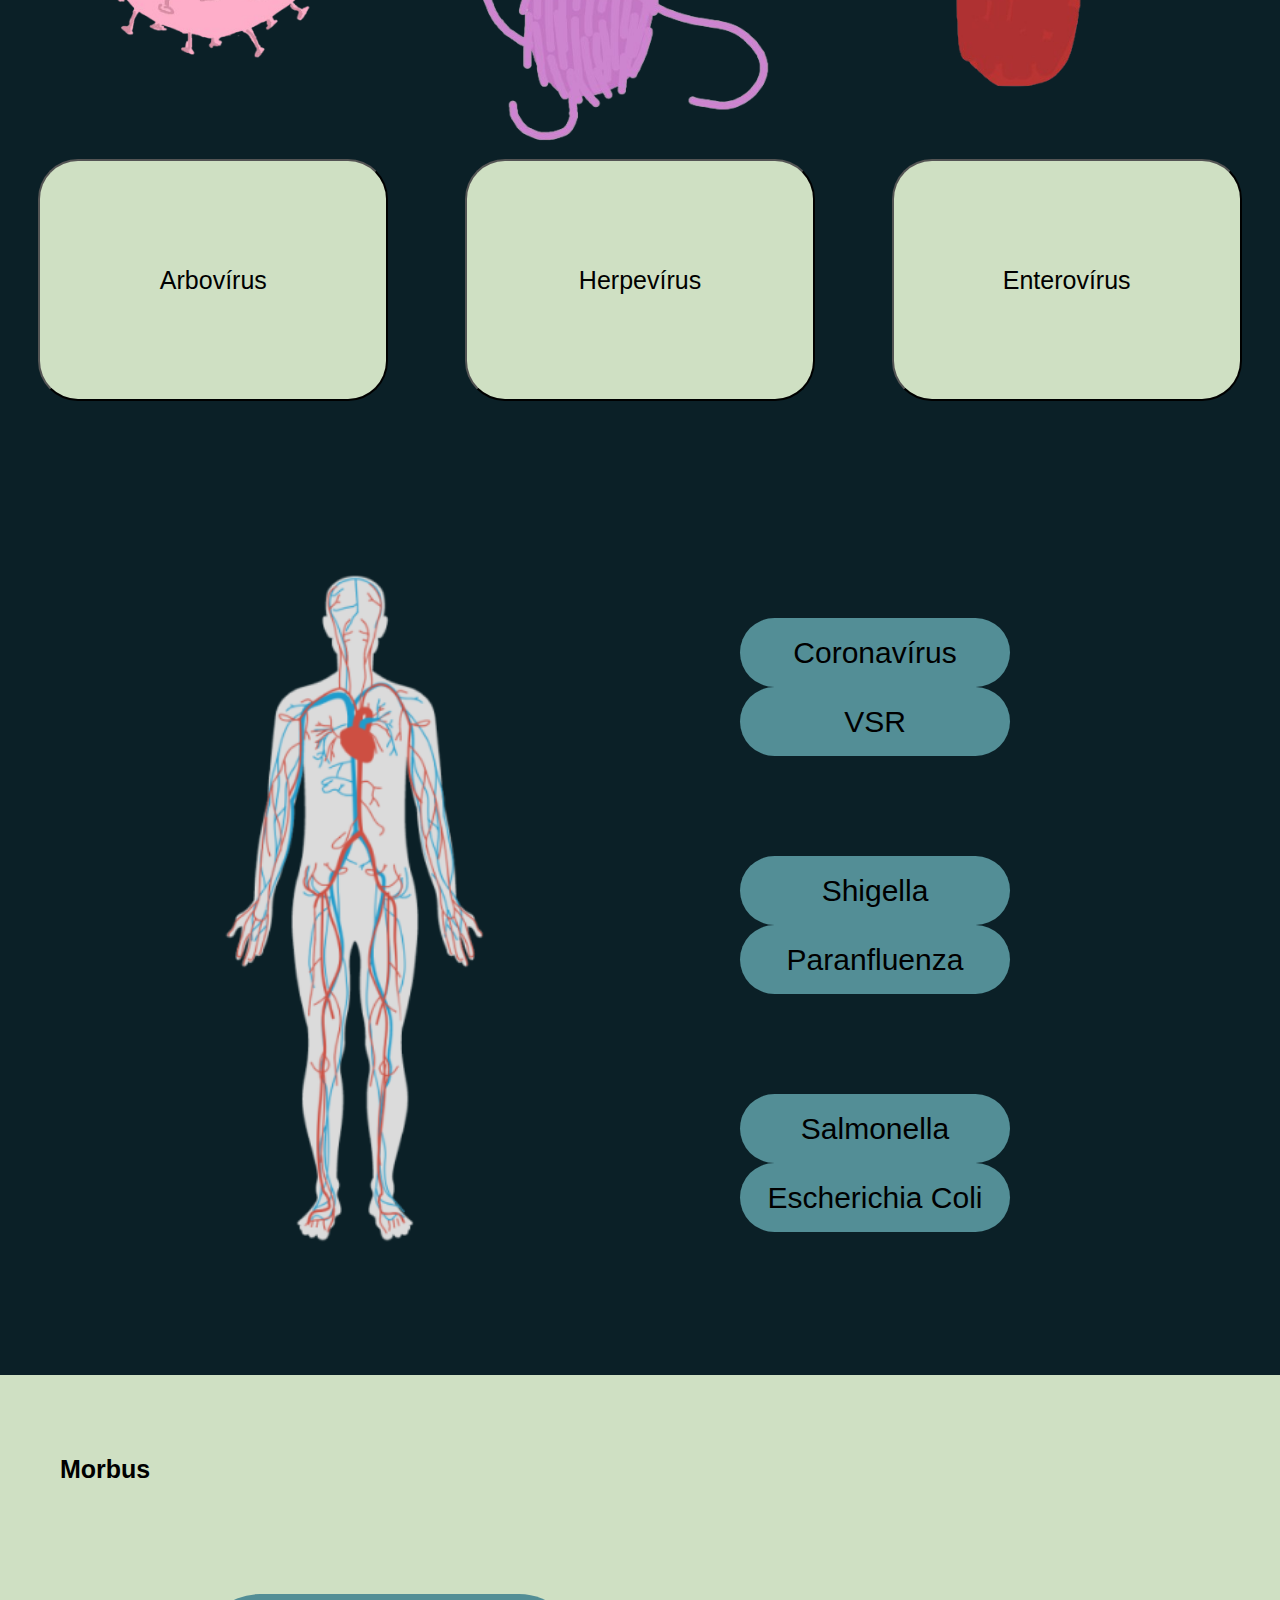
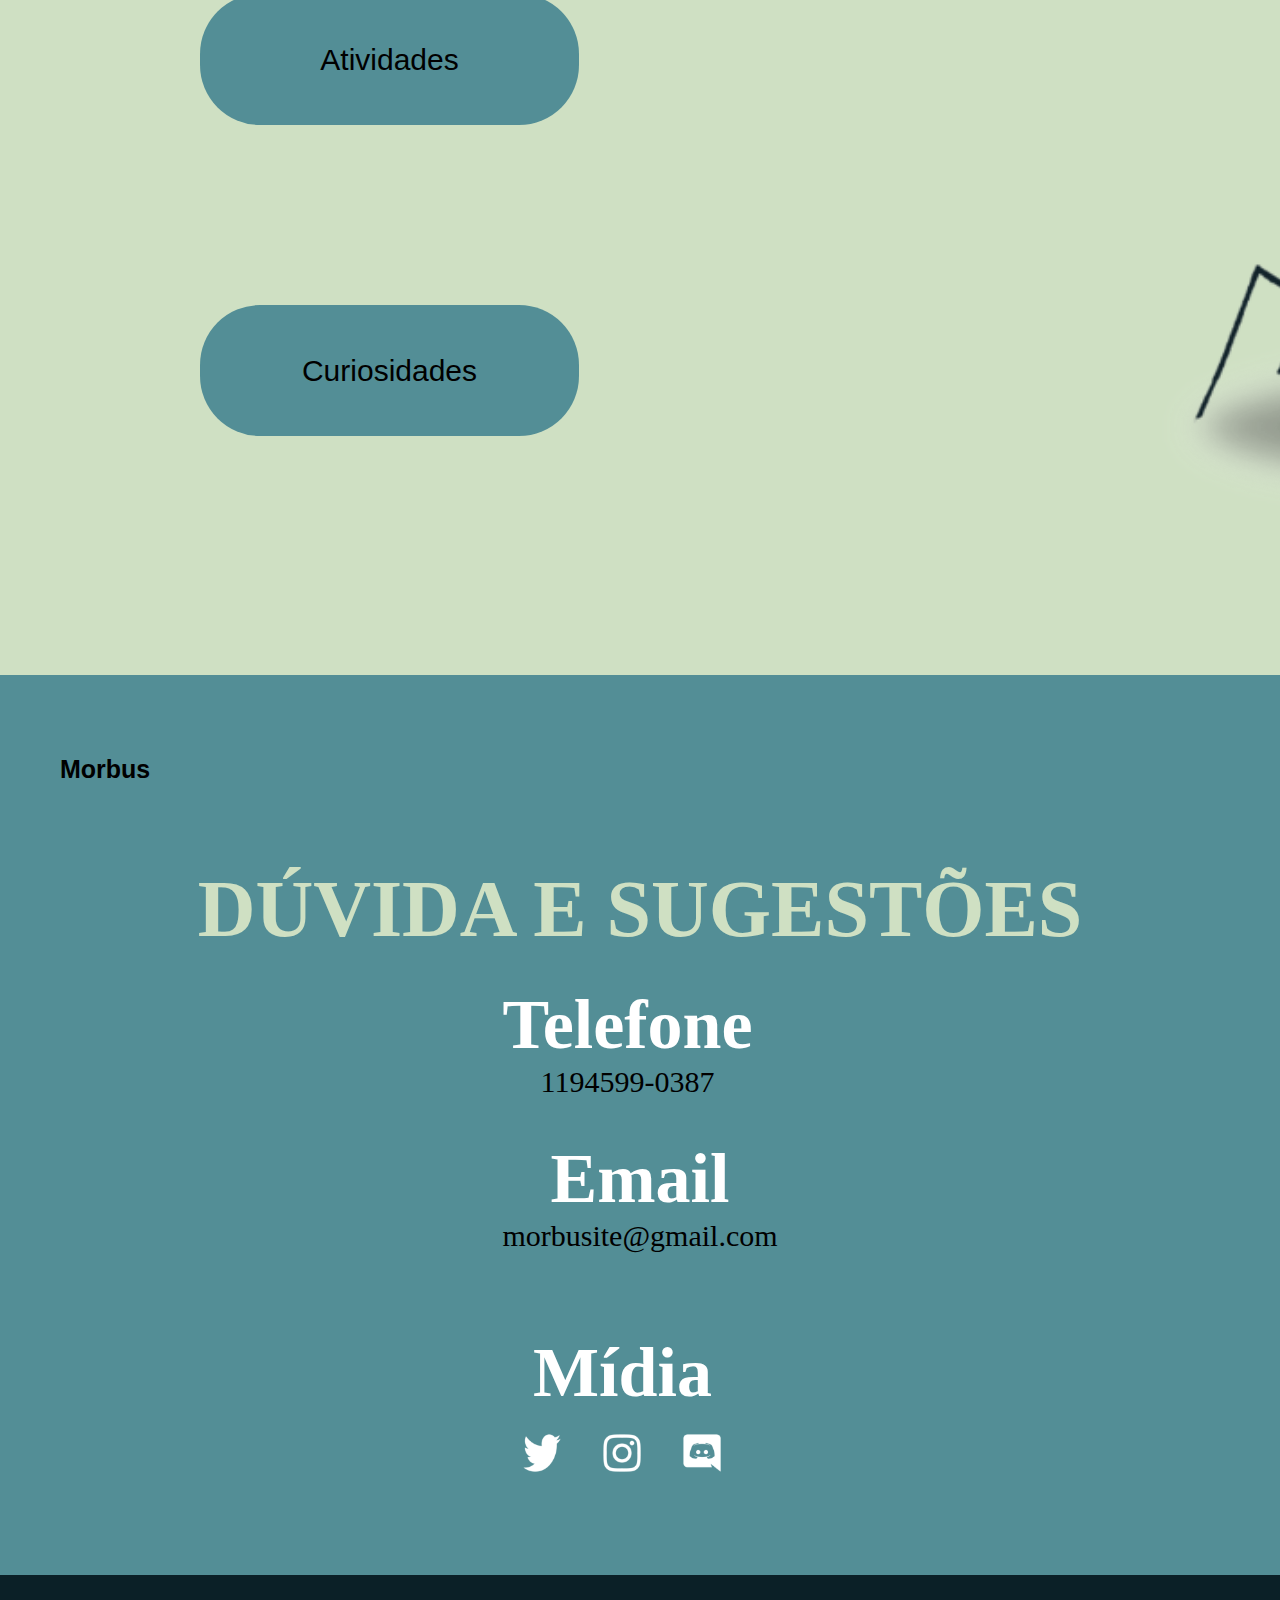
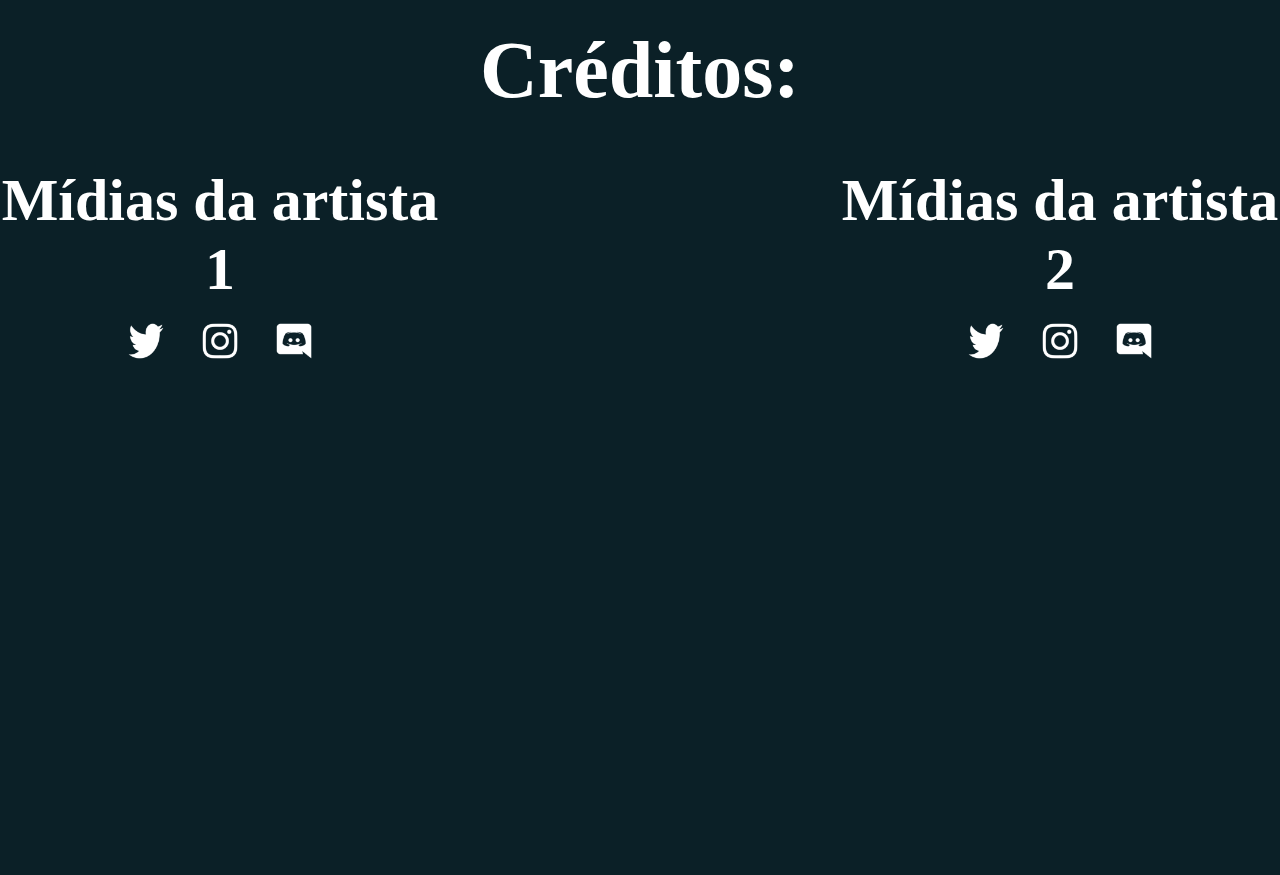
==== commit d6cfea0c: "ajuste email" ====
--- a/principal/index.html
+++ b/principal/index.html
@@ -171,7 +171,7 @@
           </div>
           <div>
             <h3 class="email"> Email</h3>
-            <p>naosei@gmail.com</p>
+            <a href="https://mail.google.com/mail/u/0/?ogbl" target="_blank"><p>morbusite@gmail.com</p>
           </div>
           <div class="midias">
             <h3 class="">
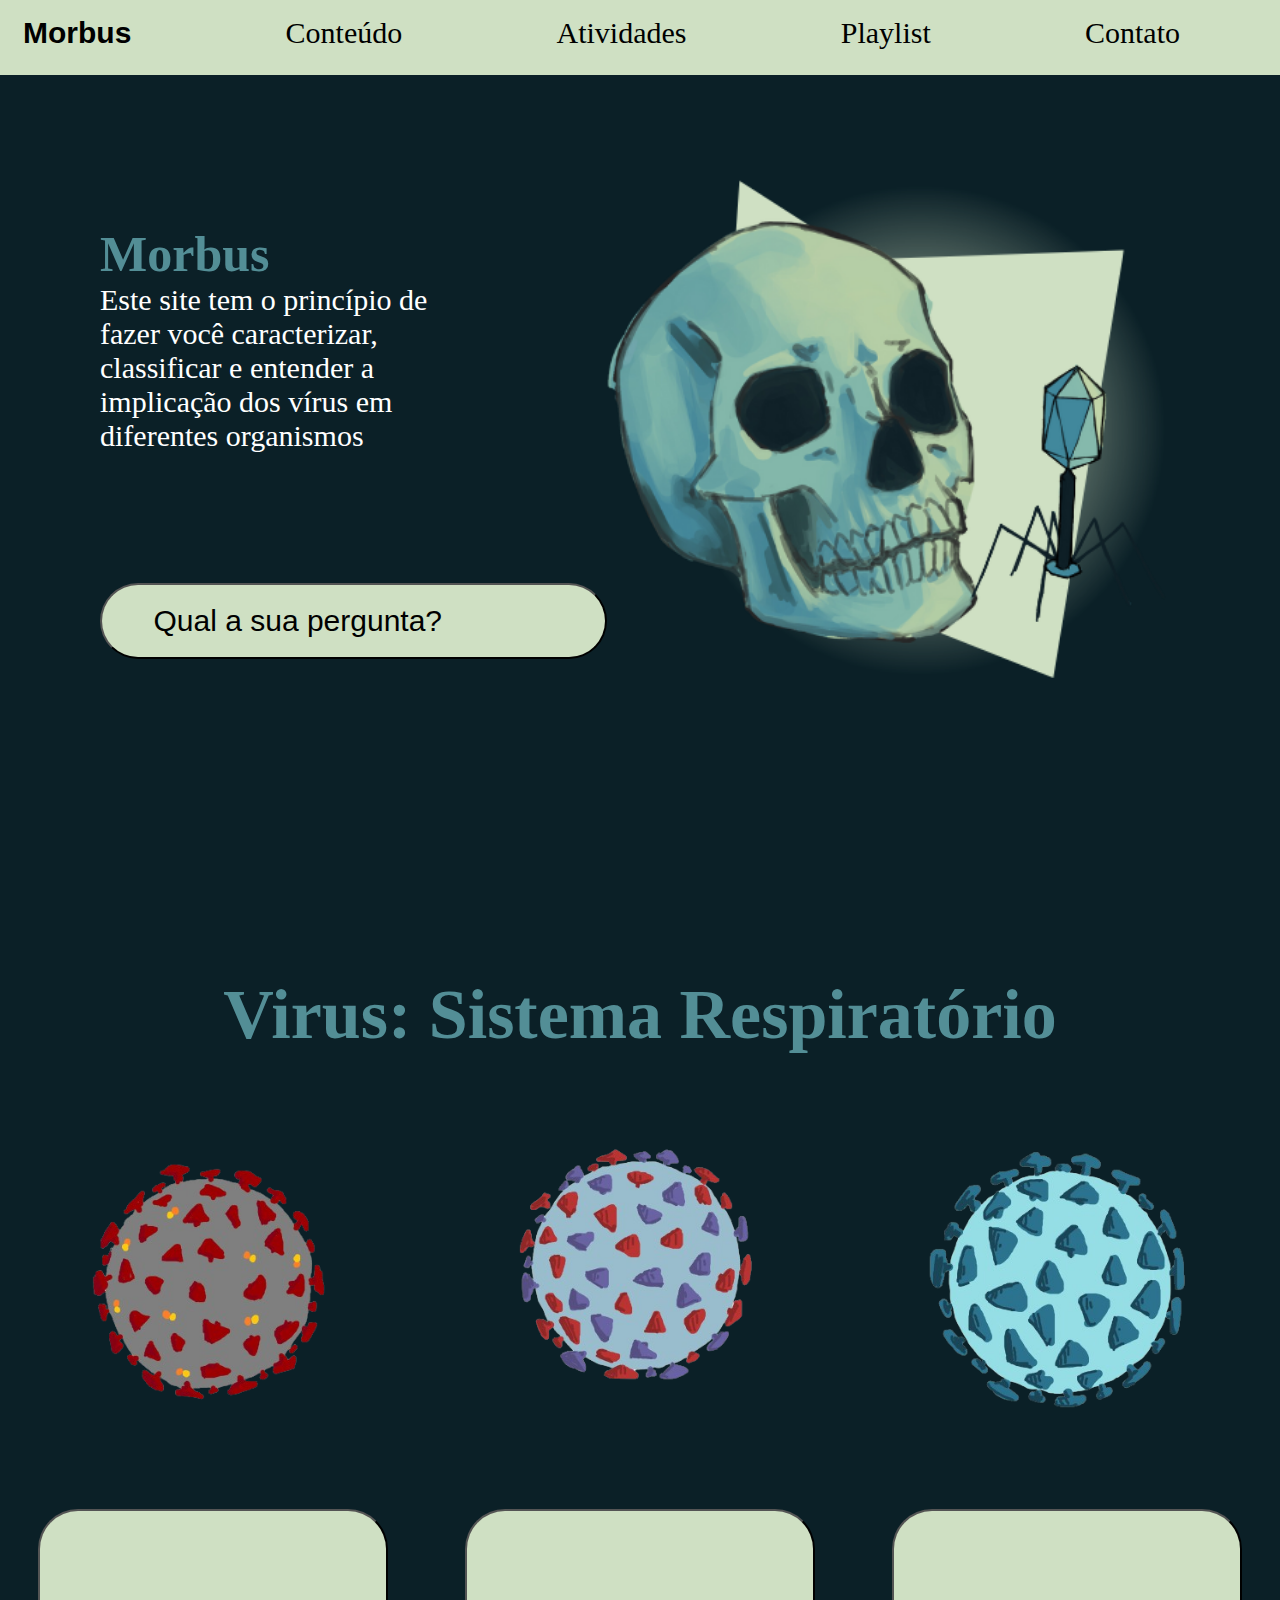
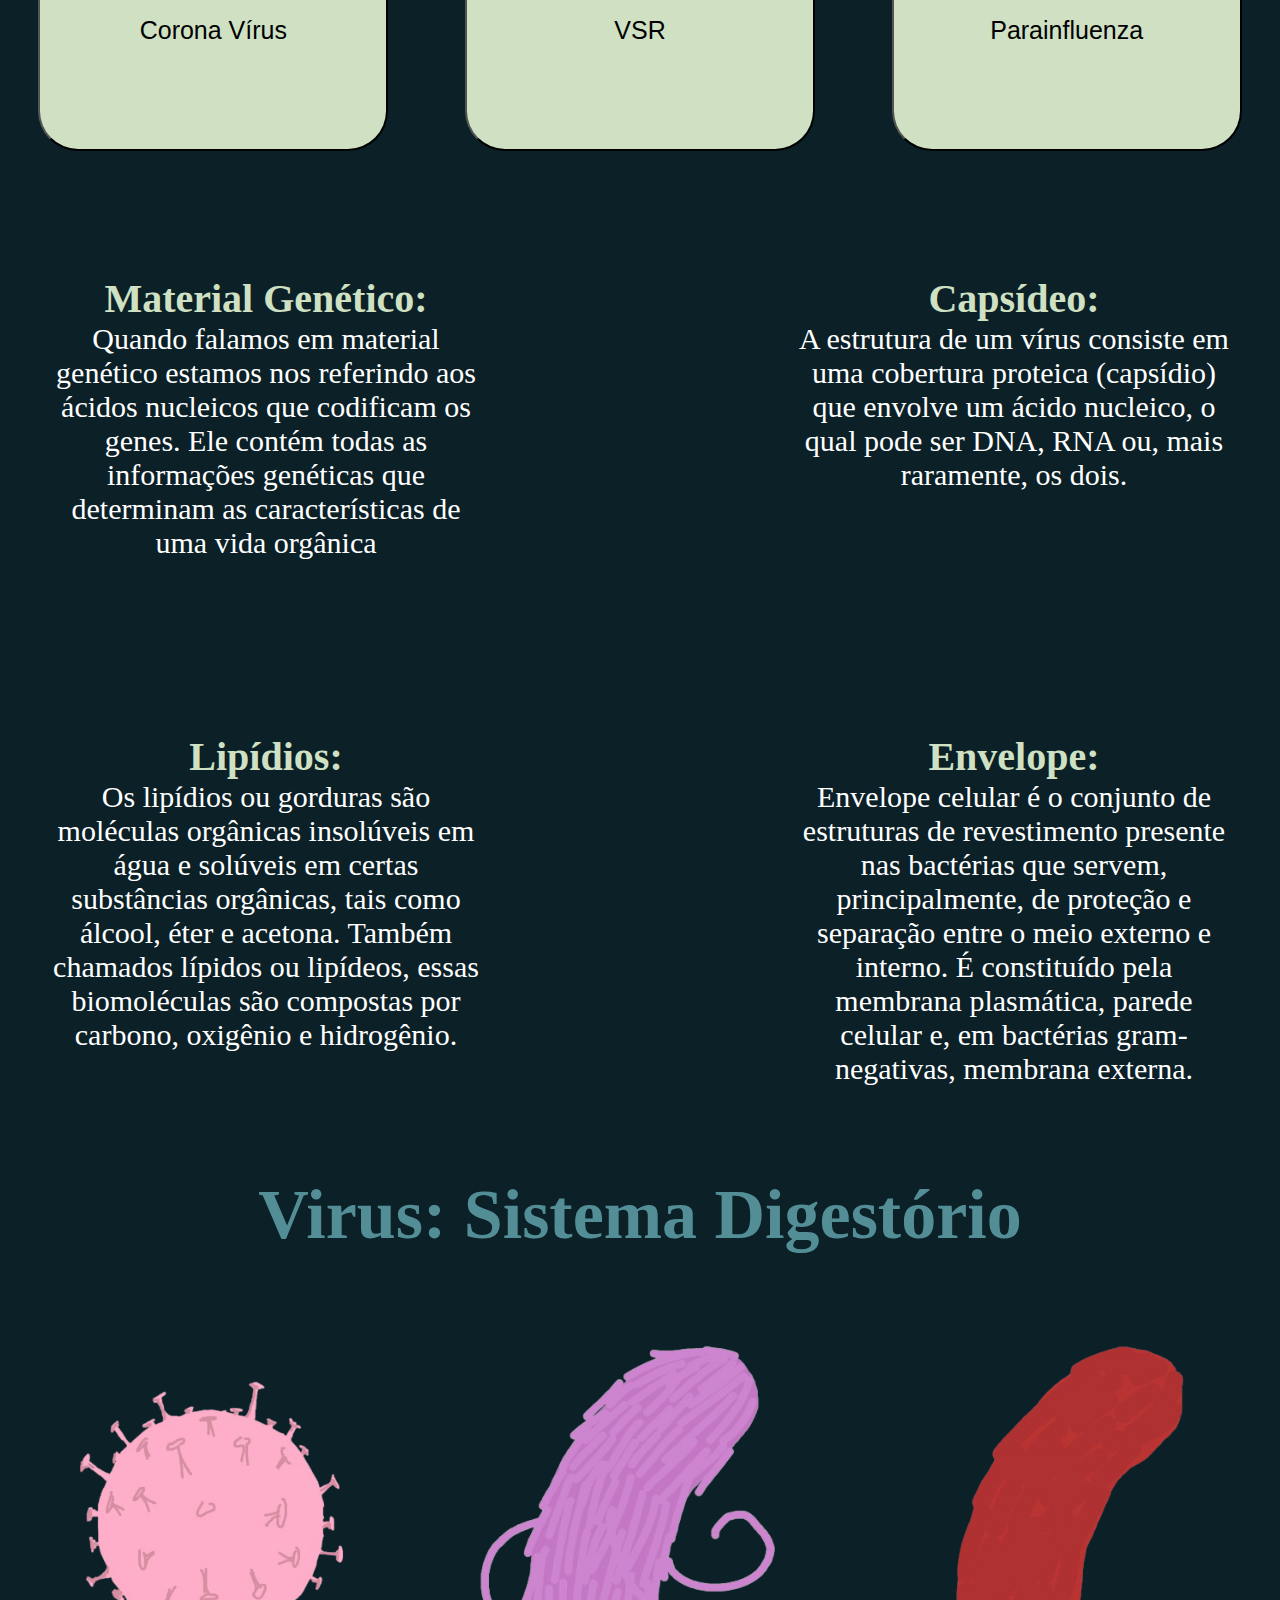
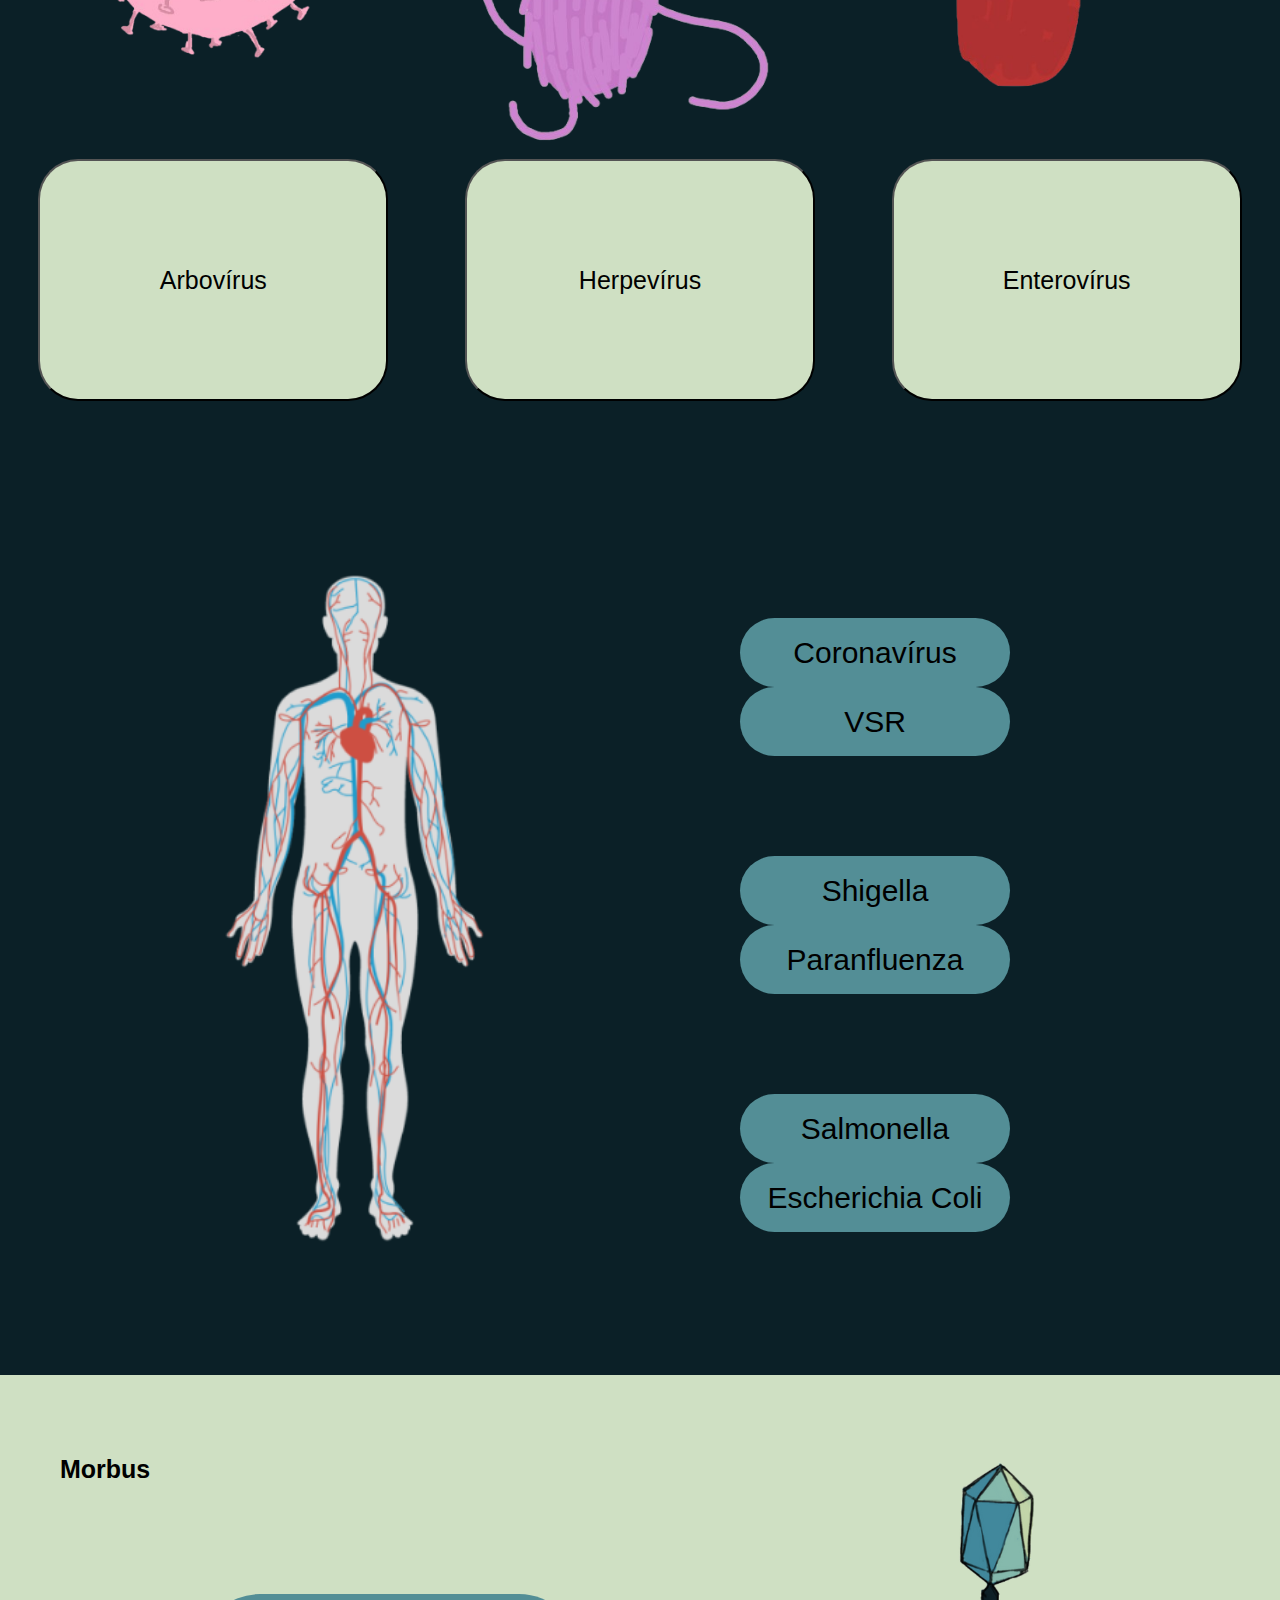
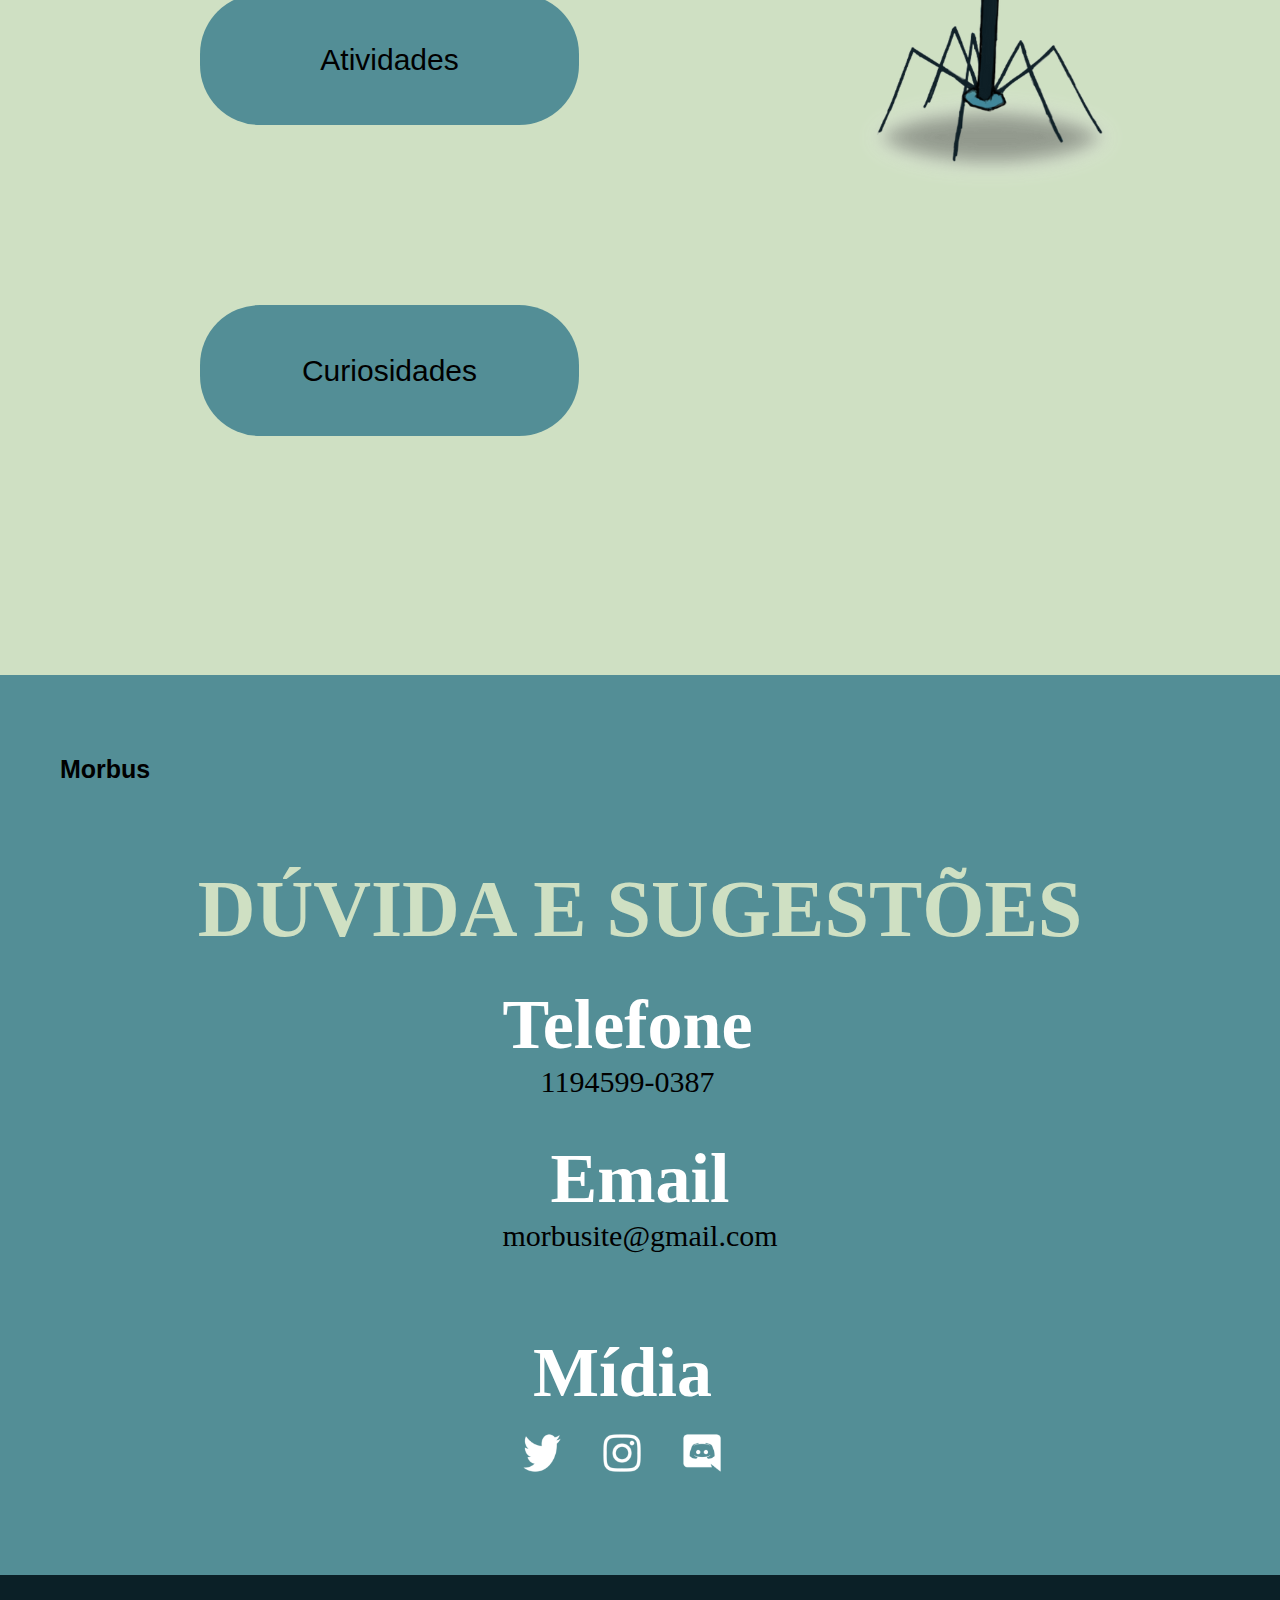
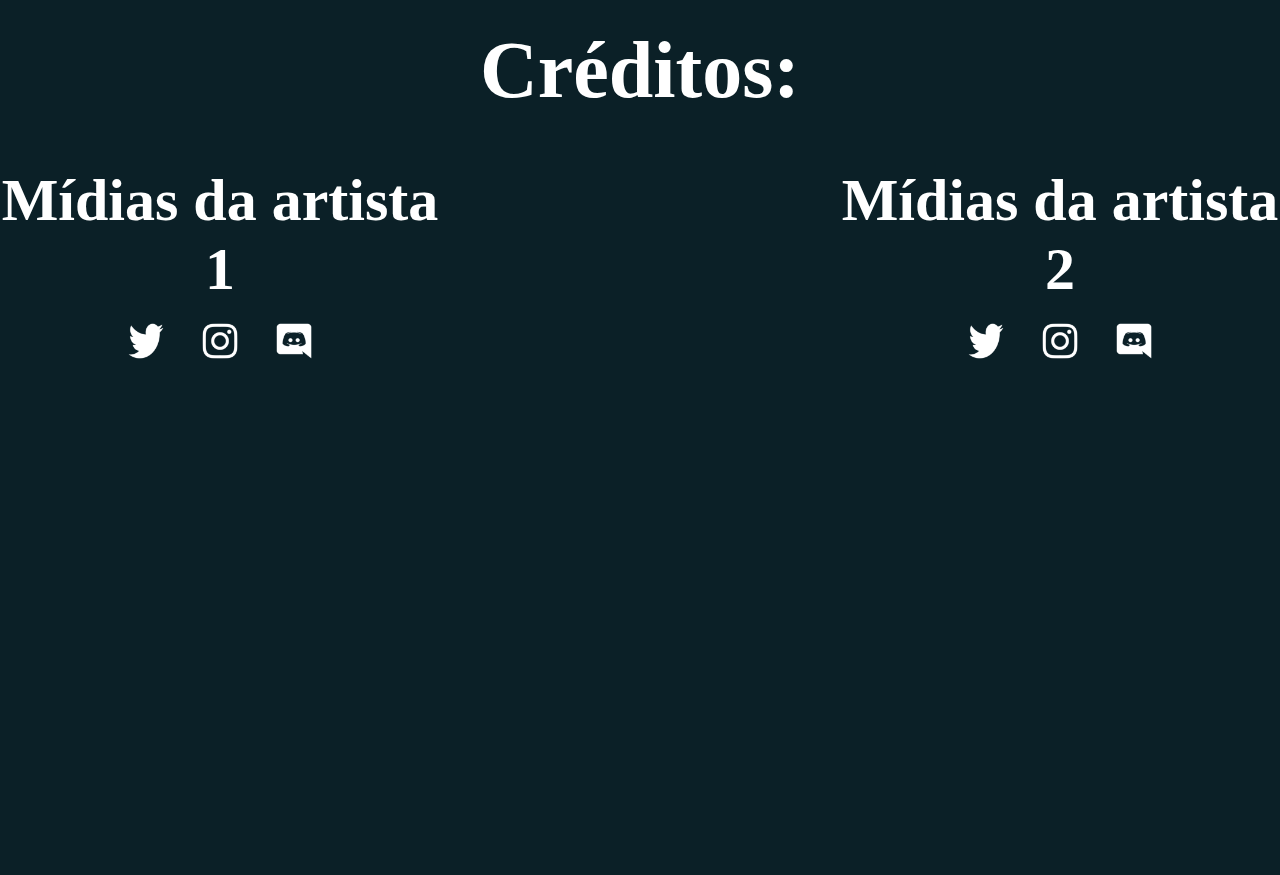
==== commit a07f1d13: "vercel1" ====
--- a/principal/index.html
+++ b/principal/index.html
@@ -4,7 +4,7 @@
 <head>
   <meta charset="UTF-8" />
   <meta name="viewport" content="width=device-width, initial-scale=1.0" />
-  <link rel="stylesheet" href="style.css" />
+  <link rel="stylesheet" href="style.css"/>
   <title>Morbus</title>
 </head>
 
@@ -152,10 +152,10 @@
       <div class="geral-6">
         <div class="morbus-p6"><a href="#">Morbus</a></div>
         <div class="botao-atividade">
-          <button>Atividades</button>
+          <a href="./quiz/quiz.html"><button>Atividades</button></a>
         </div>
         <div class="botao-curiosidade">
-          <a href="./quiz/quiz.html"><button>Curiosidades</button></a>
+          <a href=""><button>Curiosidades</button></a>
         </div>
       </div>
       <div class="perninha"><img src="./imagens/perninha.png" alt="" /></div>
--- a/principal/style.css
+++ b/principal/style.css
@@ -49,8 +49,8 @@
 
 .geral img{
     display: flex;
-    width: 900px;
-    height: 900px;
+    width: 700px;
+    height: 700px;
     position: absolute;
     right: 90px;
     top: 150px;
@@ -244,6 +244,8 @@
 
 .perninha{
     display: flex;
+    position: absolute;
+    right: 50px;
 }
 
 .morbus-p6{
